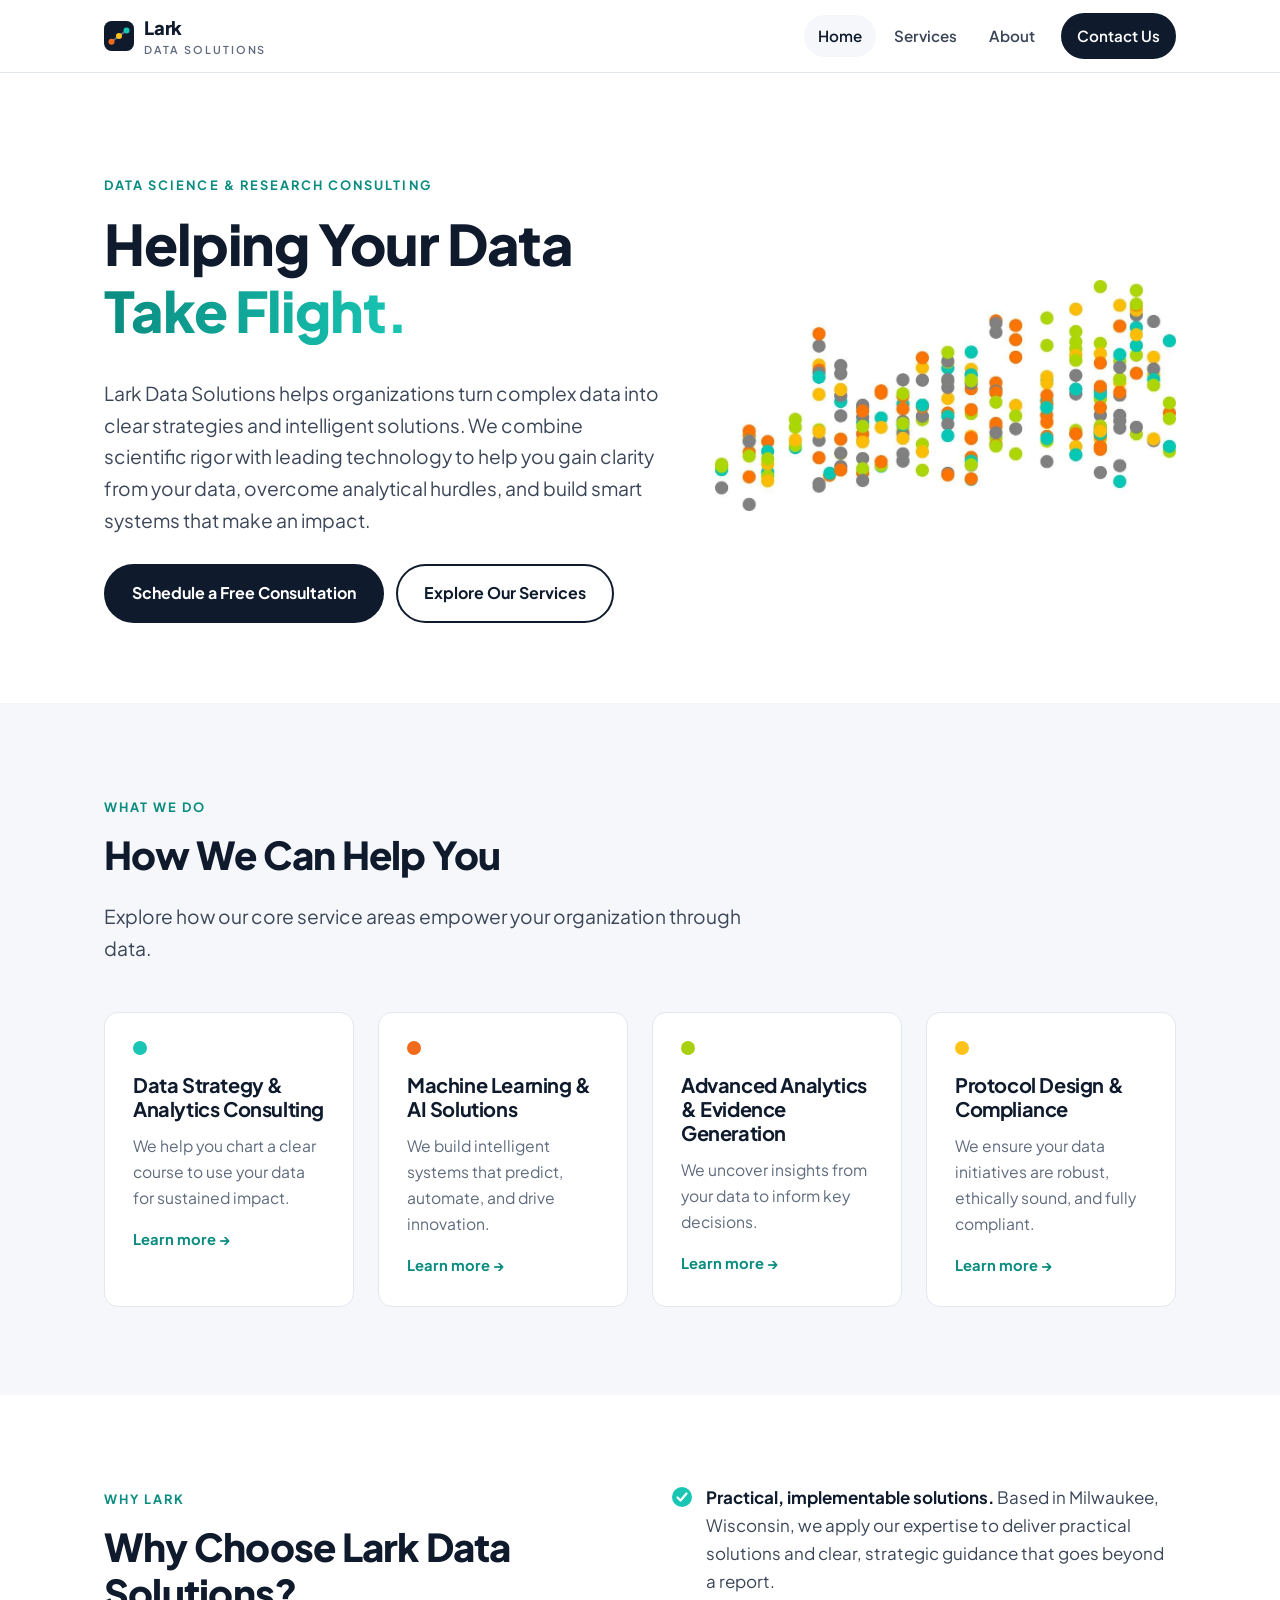
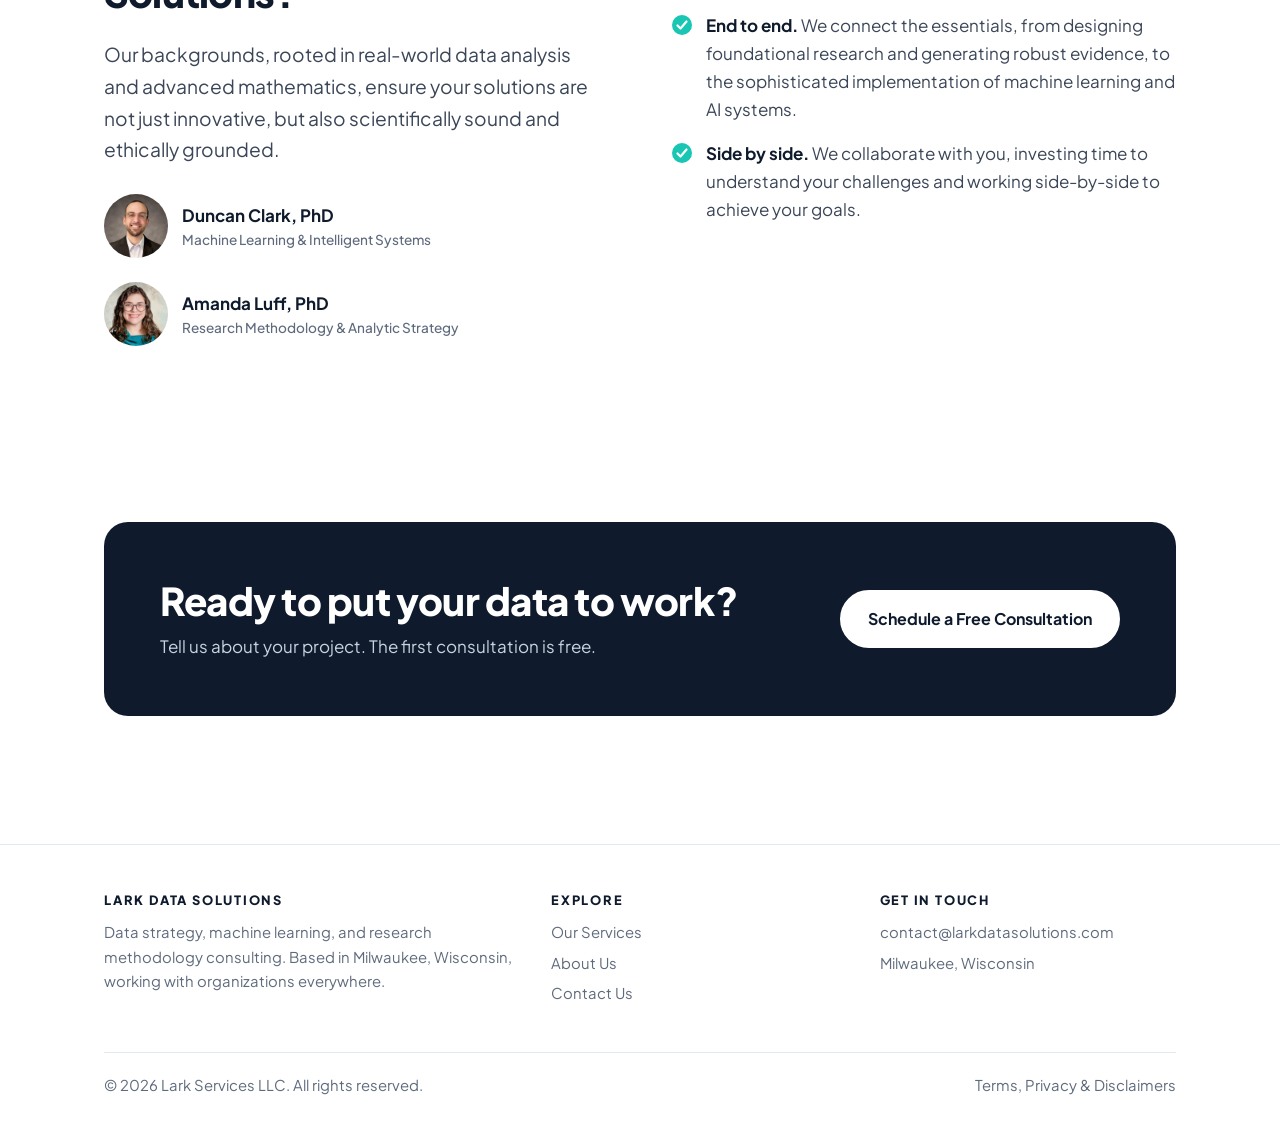
==== docs/index.html @ 5f22c759 "Use relative links so the site renders on the github.io preview Co-Authored-By: Claude Opus 5.5 <nor" ====
<!doctype html>
<html lang="en">
<head>
  <meta charset="utf-8">
  <meta name="viewport" content="width=device-width, initial-scale=1">
  <title>Lark Data Solutions | Data Strategy, Machine Learning & AI Consulting</title>
  <meta name="description" content="Lark Data Solutions helps organizations turn complex data into clear strategies and intelligent solutions: data strategy, machine learning and AI, statistical analysis, and research protocol design. Based in Milwaukee, WI.">
  <meta name="robots" content="index, follow">
  <link rel="canonical" href="https://www.larkdatasolutions.com/">
  <meta name="theme-color" content="#0f1b2d">

  <meta property="og:type" content="website">
  <meta property="og:site_name" content="Lark Data Solutions">
  <meta property="og:title" content="Lark Data Solutions | Data Strategy, Machine Learning & AI Consulting">
  <meta property="og:description" content="Lark Data Solutions helps organizations turn complex data into clear strategies and intelligent solutions: data strategy, machine learning and AI, statistical analysis, and research protocol design. Based in Milwaukee, WI.">
  <meta property="og:url" content="https://www.larkdatasolutions.com/">
  <meta property="og:image" content="https://www.larkdatasolutions.com/assets/img/og-image.png">
  <meta property="og:image:width" content="1200">
  <meta property="og:image:height" content="630">
  <meta property="og:image:alt" content="Lark Data Solutions: Helping Your Data Take Flight.">
  <meta property="og:locale" content="en_US">
  <meta name="twitter:card" content="summary_large_image">

  <link rel="icon" href="favicon.ico" sizes="any">
  <link rel="icon" href="favicon.svg" type="image/svg+xml">
  <link rel="apple-touch-icon" href="apple-touch-icon.png">

  <link rel="preconnect" href="https://fonts.googleapis.com">
  <link rel="preconnect" href="https://fonts.gstatic.com" crossorigin>
  <link rel="stylesheet" href="https://fonts.googleapis.com/css2?family=Plus+Jakarta+Sans:wght@400;500;600;700;800&display=swap">
  <link rel="stylesheet" href="assets/css/style.css">

  <script type="application/ld+json">
{
  "@context": "https://schema.org",
  "@graph": [
    {
      "@type": "WebSite",
      "@id": "https://www.larkdatasolutions.com/#website",
      "url": "https://www.larkdatasolutions.com/",
      "name": "Lark Data Solutions",
      "publisher": {
        "@id": "https://www.larkdatasolutions.com/#organization"
      }
    },
    {
      "@type": "ProfessionalService",
      "@id": "https://www.larkdatasolutions.com/#organization",
      "name": "Lark Data Solutions",
      "legalName": "Lark Services LLC",
      "url": "https://www.larkdatasolutions.com/",
      "email": "contact@larkdatasolutions.com",
      "logo": "https://www.larkdatasolutions.com/apple-touch-icon.png",
      "image": "https://www.larkdatasolutions.com/assets/img/og-image.png",
      "description": "Data strategy, machine learning and AI, statistical analysis, and research protocol consulting based in Milwaukee, Wisconsin.",
      "address": {
        "@type": "PostalAddress",
        "addressLocality": "Milwaukee",
        "addressRegion": "WI",
        "addressCountry": "US"
      },
      "areaServed": "Worldwide",
      "knowsAbout": [
        "Data strategy",
        "Analytics consulting",
        "Machine learning",
        "Artificial intelligence",
        "Predictive modeling",
        "Natural language processing",
        "Statistical analysis",
        "Real-world data analysis",
        "Evidence generation",
        "Research study design",
        "Research protocol development",
        "Research compliance"
      ],
      "founder": [
        {
          "@id": "https://www.larkdatasolutions.com/about-us/#duncan-clark"
        },
        {
          "@id": "https://www.larkdatasolutions.com/about-us/#amanda-luff"
        }
      ]
    }
  ]
}
  </script>
</head>
<body>
  <a class="skip-link" href="#main">Skip to main content</a>

  <header class="site-header">
    <div class="container">
      <a class="brand" href="./" aria-label="Lark Data Solutions home">
        <img class="brand-mark" src="assets/img/mark.svg" alt="" width="30" height="30">
        <span>Lark<small>Data Solutions</small></span>
      </a>
      <button class="nav-toggle" aria-expanded="false" aria-controls="site-nav" aria-label="Open menu"><svg width="26" height="26" viewBox="0 0 24 24" fill="none" stroke="currentColor" stroke-width="2" stroke-linecap="round" aria-hidden="true"><path d="M4 7h16M4 12h16M4 17h16"/></svg></button>
      <nav class="nav" id="site-nav" aria-label="Main">
        <a href="./" aria-current="page">Home</a>
        <a href="our-services/">Services</a>
        <a href="about-us/">About</a>
        <a class="btn" href="contact-us/">Contact Us</a>
      </nav>
    </div>
  </header>

  <main id="main">
    <section class="hero">
      <div class="container">
        <div>
          <span class="eyebrow">Data Science &amp; Research Consulting</span>
          <h1>Helping Your Data <span>Take Flight.</span></h1>
          <p class="lead">Lark Data Solutions helps organizations turn complex data into clear strategies and intelligent solutions. We combine scientific rigor with leading technology to help you gain clarity from your data, overcome analytical hurdles, and build smart systems that make an impact.</p>
          <div class="btn-row">
            <a class="btn" href="contact-us/">Schedule a Free Consultation</a>
            <a class="btn btn-ghost" href="our-services/">Explore Our Services</a>
          </div>
        </div>
        <div class="hero-art">
          <img src="assets/img/data-dots.webp" width="1000" height="501" alt="" fetchpriority="high">
        </div>
      </div>
    </section>

    <section class="section-soft" aria-labelledby="help-heading">
      <div class="container">
        <div class="section-head">
          <span class="eyebrow">What we do</span>
          <h2 id="help-heading">How We Can Help You</h2>
          <p class="lead">Explore how our core service areas empower your organization through data.</p>
        </div>
        <div class="grid grid-4">
          <a class="card" href="our-services/#data-strategy">
            <div class="dot c-teal" aria-hidden="true"></div>
            <h3>Data Strategy & Analytics Consulting</h3>
            <p>We help you chart a clear course to use your data for sustained impact.</p>
            <span class="more">Learn more &rarr;</span>
          </a>
          <a class="card" href="our-services/#machine-learning-ai">
            <div class="dot c-orange" aria-hidden="true"></div>
            <h3>Machine Learning & AI Solutions</h3>
            <p>We build intelligent systems that predict, automate, and drive innovation.</p>
            <span class="more">Learn more &rarr;</span>
          </a>
          <a class="card" href="our-services/#analytics-evidence">
            <div class="dot c-lime" aria-hidden="true"></div>
            <h3>Advanced Analytics & Evidence Generation</h3>
            <p>We uncover insights from your data to inform key decisions.</p>
            <span class="more">Learn more &rarr;</span>
          </a>
          <a class="card" href="our-services/#protocol-compliance">
            <div class="dot c-gold" aria-hidden="true"></div>
            <h3>Protocol Design & Compliance</h3>
            <p>We ensure your data initiatives are robust, ethically sound, and fully compliant.</p>
            <span class="more">Learn more &rarr;</span>
          </a>
        </div>
      </div>
    </section>

    <section aria-labelledby="why-heading">
      <div class="container split">
        <div>
          <span class="eyebrow">Why Lark</span>
          <h2 id="why-heading">Why Choose Lark Data Solutions?</h2>
          <p class="lead">Our backgrounds, rooted in real-world data analysis and advanced mathematics, ensure your solutions are not just innovative, but also scientifically sound and ethically grounded.</p>
          <div class="team-preview">
            <a href="about-us/#duncan-clark"><img src="assets/img/duncan-clark-320.webp" width="64" height="64" alt="Duncan Clark, PhD" loading="lazy"><span>Duncan Clark, PhD<small>Machine Learning &amp; Intelligent Systems</small></span></a>
            <a href="about-us/#amanda-luff"><img src="assets/img/amanda-luff-320.webp" width="64" height="64" alt="Amanda Luff, PhD" loading="lazy"><span>Amanda Luff, PhD<small>Research Methodology &amp; Analytic Strategy</small></span></a>
          </div>
        </div>
        <ul class="checklist">
          <li><strong>Practical, implementable solutions.</strong> Based in Milwaukee, Wisconsin, we apply our expertise to deliver practical solutions and clear, strategic guidance that goes beyond a report.</li>
          <li><strong>End to end.</strong> We connect the essentials, from designing foundational research and generating robust evidence, to the sophisticated implementation of machine learning and AI systems.</li>
          <li><strong>Side by side.</strong> We collaborate with you, investing time to understand your challenges and working side-by-side to achieve your goals.</li>
        </ul>
      </div>
    </section>

    <section>
      <div class="container">
        <div class="cta">
          <div>
            <h2>Ready to put your data to work?</h2>
            <p>Tell us about your project. The first consultation is free.</p>
          </div>
          <a class="btn" href="contact-us/">Schedule a Free Consultation</a>
        </div>
      </div>
    </section>
  </main>

  <footer class="site-footer">
    <div class="container">
      <div>
        <h2>Lark Data Solutions</h2>
        <p>Data strategy, machine learning, and research methodology consulting. Based in Milwaukee, Wisconsin, working with organizations everywhere.</p>
      </div>
      <div>
        <h2>Explore</h2>
        <ul>
          <li><a href="our-services/">Our Services</a></li>
          <li><a href="about-us/">About Us</a></li>
          <li><a href="contact-us/">Contact Us</a></li>
        </ul>
      </div>
      <div>
        <h2>Get in touch</h2>
        <ul>
          <li><a href="mailto:contact@larkdatasolutions.com">contact@larkdatasolutions.com</a></li>
          <li>Milwaukee, Wisconsin</li>
        </ul>
      </div>
      <div class="footer-legal">
        <span>&copy; 2026 Lark Services LLC. All rights reserved.</span>
        <a href="policies/">Terms, Privacy &amp; Disclaimers</a>
      </div>
    </div>
  </footer>

  <script>
    (function () {
      var b = document.querySelector('.nav-toggle'), n = document.getElementById('site-nav');
      b.addEventListener('click', function () {
        var open = n.classList.toggle('open');
        b.setAttribute('aria-expanded', open);
        b.setAttribute('aria-label', open ? 'Close menu' : 'Open menu');
      });
    })();
  </script>
</body>
</html>
---- docs/assets/css/style.css ----
/* Lark Data Solutions — site styles */
:root {
  --ink: #0f1b2d;
  --ink-soft: #3b4658;
  --muted: #5f6b7d;
  --line: #e3e7ee;
  --bg: #ffffff;
  --bg-soft: #f5f7fa;
  --teal: #0a8c80;
  --teal-bright: #19c6b4;
  --orange: #f26b1d;
  --lime: #a6d10c;
  --gold: #ffc21a;
  --radius: 14px;
  --max: 1120px;
  --font: "Plus Jakarta Sans", system-ui, -apple-system, "Segoe UI", Roboto, sans-serif;
}

*, *::before, *::after { box-sizing: border-box; }
html { scroll-behavior: smooth; -webkit-text-size-adjust: 100%; }
body {
  margin: 0;
  font-family: var(--font);
  font-size: 1.0625rem;
  line-height: 1.65;
  color: var(--ink-soft);
  background: var(--bg);
  -webkit-font-smoothing: antialiased;
}
img { max-width: 100%; height: auto; display: block; }
a { color: var(--teal); text-underline-offset: 3px; }
a:hover { color: var(--ink); }
h1, h2, h3 { color: var(--ink); line-height: 1.2; letter-spacing: -0.02em; margin: 0 0 0.6em; }
h1 { font-size: clamp(2.25rem, 5vw, 3.5rem); font-weight: 800; }
h2 { font-size: clamp(1.75rem, 3.5vw, 2.4rem); font-weight: 800; }
h3 { font-size: 1.25rem; font-weight: 700; }
p { margin: 0 0 1em; }

.container { width: 100%; max-width: var(--max); margin: 0 auto; padding: 0 24px; }
.skip-link { position: absolute; left: -9999px; top: 0; background: var(--ink); color: #fff; padding: 10px 16px; z-index: 100; }
.skip-link:focus { left: 16px; top: 16px; }
:focus-visible { outline: 3px solid var(--teal-bright); outline-offset: 3px; border-radius: 4px; }

/* Header */
.site-header {
  position: sticky; top: 0; z-index: 50;
  background: rgba(255, 255, 255, 0.92);
  backdrop-filter: saturate(160%) blur(10px);
  -webkit-backdrop-filter: saturate(160%) blur(10px);
  border-bottom: 1px solid var(--line);
}
.site-header .container { display: flex; align-items: center; justify-content: space-between; height: 72px; }
.brand { display: flex; align-items: center; gap: 10px; text-decoration: none; color: var(--ink); font-weight: 800; font-size: 1.15rem; letter-spacing: -0.01em; }
.brand-mark { width: 30px; height: 30px; flex: none; }
.brand span small { display: block; font-size: 0.68rem; font-weight: 600; letter-spacing: 0.18em; text-transform: uppercase; color: var(--muted); margin-top: -2px; }
.nav { display: flex; align-items: center; gap: 4px; }
.nav a { text-decoration: none; color: var(--ink-soft); font-weight: 600; font-size: 0.95rem; padding: 8px 14px; border-radius: 999px; }
.nav a:hover { color: var(--ink); background: var(--bg-soft); }
.nav a[aria-current="page"] { color: var(--ink); background: var(--bg-soft); }
.nav a.btn { color: #fff; margin-left: 8px; }
.nav-toggle { display: none; background: none; border: 0; padding: 8px; cursor: pointer; color: var(--ink); }

@media (max-width: 820px) {
  .nav-toggle { display: block; }
  .nav {
    position: absolute; top: 72px; left: 0; right: 0;
    flex-direction: column; align-items: stretch; gap: 0;
    background: #fff; border-bottom: 1px solid var(--line);
    padding: 8px 16px 16px; display: none;
  }
  .nav.open { display: flex; }
  .nav a { padding: 12px 8px; border-radius: 8px; }
  .nav a.btn { margin: 8px 0 0; text-align: center; }
}

/* Buttons */
.btn {
  display: inline-flex; align-items: center; gap: 8px;
  background: var(--ink); color: #fff; text-decoration: none;
  font-weight: 700; font-size: 1rem; padding: 14px 26px; border-radius: 999px;
  border: 2px solid var(--ink); transition: transform 0.15s ease, background 0.15s ease;
}
.btn:hover { background: var(--teal); border-color: var(--teal); color: #fff; transform: translateY(-1px); }
.btn-ghost { background: transparent; color: var(--ink); }
.btn-ghost:hover { background: var(--ink); border-color: var(--ink); }
.btn-row { display: flex; flex-wrap: wrap; gap: 12px; margin-top: 28px; }

/* Sections */
section { padding: 88px 0; }
.section-soft { background: var(--bg-soft); }
.eyebrow { display: inline-block; font-size: 0.8rem; font-weight: 700; letter-spacing: 0.16em; text-transform: uppercase; color: var(--teal); margin-bottom: 14px; }
.lead { font-size: 1.2rem; color: var(--ink-soft); max-width: 640px; }
.section-head { max-width: 720px; margin-bottom: 48px; }

/* Hero */
.hero { padding: 96px 0 80px; position: relative; overflow: hidden; }
.hero .container { display: grid; grid-template-columns: 1.1fr 0.9fr; gap: 48px; align-items: center; }
.hero h1 span { background: linear-gradient(90deg, var(--teal) 0%, var(--teal-bright) 100%); -webkit-background-clip: text; background-clip: text; color: transparent; }
.hero-art { position: relative; }
.hero-art img { width: 100%; }
@media (max-width: 860px) {
  .hero { padding: 56px 0 48px; }
  .hero .container { grid-template-columns: 1fr; }
  .hero-art { order: -1; max-width: 480px; }
}

.page-hero { padding: 72px 0 40px; }
.page-hero .lead { max-width: 760px; }

/* Cards */
.grid { display: grid; gap: 24px; }
.grid-2 { grid-template-columns: repeat(2, 1fr); }
.grid-4 { grid-template-columns: repeat(4, 1fr); }
@media (max-width: 960px) { .grid-4 { grid-template-columns: repeat(2, 1fr); } }
@media (max-width: 640px) { .grid-2, .grid-4 { grid-template-columns: 1fr; } }

.card {
  background: #fff; border: 1px solid var(--line); border-radius: var(--radius);
  padding: 28px; position: relative;
  transition: border-color 0.15s ease, box-shadow 0.15s ease, transform 0.15s ease;
}
a.card { text-decoration: none; color: inherit; display: block; }
a.card:hover { border-color: var(--teal-bright); box-shadow: 0 12px 32px -16px rgba(15, 27, 45, 0.25); transform: translateY(-2px); }
.card .dot { width: 14px; height: 14px; border-radius: 50%; margin-bottom: 18px; }
.card p { margin: 0; color: var(--muted); font-size: 0.98rem; }
.card .more { display: inline-block; margin-top: 16px; font-weight: 700; font-size: 0.92rem; color: var(--teal); }

.c-teal { background: var(--teal-bright); }
.c-orange { background: var(--orange); }
.c-lime { background: var(--lime); }
.c-gold { background: var(--gold); }

/* Split / why */
.split { display: grid; grid-template-columns: 1fr 1fr; gap: 64px; align-items: start; }
@media (max-width: 860px) { .split { grid-template-columns: 1fr; gap: 32px; } }
.checklist { list-style: none; padding: 0; margin: 0; }
.checklist li { position: relative; padding-left: 34px; margin-bottom: 16px; }
.checklist li::before {
  content: ""; position: absolute; left: 0; top: 4px; width: 20px; height: 20px; border-radius: 50%;
  background: var(--teal-bright) url("data:image/svg+xml,%3Csvg xmlns='http://www.w3.org/2000/svg' viewBox='0 0 20 20'%3E%3Cpath d='M5.5 10.5l3 3 6-7' fill='none' stroke='%23fff' stroke-width='2.2' stroke-linecap='round' stroke-linejoin='round'/%3E%3C/svg%3E") center / 20px no-repeat;
}
.checklist strong { color: var(--ink); }

/* Services detail */
.service { display: grid; grid-template-columns: 280px 1fr; gap: 48px; padding: 56px 0; border-top: 1px solid var(--line); scroll-margin-top: 96px; }
.service:first-of-type { border-top: 0; padding-top: 0; }
.service-intro .dot { width: 18px; height: 18px; border-radius: 50%; margin-bottom: 18px; }
.service-intro p { color: var(--muted); }
.service ul { list-style: none; padding: 0; margin: 0; display: grid; grid-template-columns: 1fr 1fr; gap: 20px; }
.service li { background: var(--bg-soft); border-radius: 12px; padding: 20px 22px; }
.service li strong { display: block; color: var(--ink); margin-bottom: 4px; }
.service li span { color: var(--muted); font-size: 0.97rem; }
@media (max-width: 860px) {
  .service { grid-template-columns: 1fr; gap: 24px; }
  .service ul { grid-template-columns: 1fr; }
}

/* Team */
.person { display: grid; grid-template-columns: 200px 1fr; gap: 40px; align-items: start; padding: 48px 0; border-top: 1px solid var(--line); }
.person:first-of-type { border-top: 0; }
.person img { border-radius: 50%; width: 200px; height: 200px; object-fit: cover; }
.person .role { color: var(--teal); font-weight: 700; margin: -6px 0 16px; }
.tags { display: flex; flex-wrap: wrap; gap: 8px; list-style: none; padding: 0; margin: 8px 0 20px; }
.tags li { background: var(--bg-soft); border: 1px solid var(--line); border-radius: 999px; padding: 6px 14px; font-size: 0.9rem; color: var(--ink-soft); font-weight: 600; }
@media (max-width: 700px) {
  .person { grid-template-columns: 1fr; gap: 20px; }
  .person img { width: 140px; height: 140px; }
}

.team-preview { display: flex; gap: 24px; flex-wrap: wrap; margin-top: 28px; }
.team-preview a { display: flex; align-items: center; gap: 14px; text-decoration: none; color: var(--ink); font-weight: 700; }
.team-preview img { width: 64px; height: 64px; border-radius: 50%; object-fit: cover; }
.team-preview small { display: block; font-weight: 500; color: var(--muted); font-size: 0.85rem; }

/* CTA band */
.cta { background: var(--ink); color: #c9d2df; border-radius: 24px; padding: 56px; display: grid; grid-template-columns: 1fr auto; gap: 32px; align-items: center; position: relative; overflow: hidden; }
.cta h2 { color: #fff; margin-bottom: 8px; }
.cta p { margin: 0; }
.cta .btn { background: #fff; color: var(--ink); border-color: #fff; }
.cta .btn:hover { background: var(--teal-bright); border-color: var(--teal-bright); color: var(--ink); }
@media (max-width: 760px) { .cta { grid-template-columns: 1fr; padding: 36px 28px; } }

/* Contact */
.contact-grid { display: grid; grid-template-columns: 1fr 1fr; gap: 24px; }
@media (max-width: 760px) { .contact-grid { grid-template-columns: 1fr; } }
.contact-grid .card h2 { font-size: 1.4rem; }
.contact-grid .card p { margin-bottom: 20px; }

/* Legal */
.legal { max-width: 780px; }
.legal h2 { font-size: 1.4rem; margin-top: 2.2em; }
.legal h3 { font-size: 1.05rem; margin-top: 1.6em; margin-bottom: 0.4em; }
.legal .meta { color: var(--muted); }

/* Footer */
.site-footer { border-top: 1px solid var(--line); padding: 48px 0 40px; margin-top: 40px; font-size: 0.93rem; color: var(--muted); }
.site-footer .container { display: grid; grid-template-columns: 1.4fr 1fr 1fr; gap: 32px; }
.site-footer h2 { font-size: 0.8rem; letter-spacing: 0.14em; text-transform: uppercase; color: var(--ink); margin-bottom: 12px; }
.site-footer ul { list-style: none; padding: 0; margin: 0; }
.site-footer li { margin-bottom: 6px; }
.site-footer a { color: var(--muted); text-decoration: none; }
.site-footer a:hover { color: var(--ink); text-decoration: underline; }
.footer-legal { grid-column: 1 / -1; border-top: 1px solid var(--line); padding-top: 20px; margin-top: 8px; display: flex; flex-wrap: wrap; justify-content: space-between; gap: 8px; }
@media (max-width: 760px) { .site-footer .container { grid-template-columns: 1fr; } }

@media (prefers-reduced-motion: reduce) {
  html { scroll-behavior: auto; }
  * { transition: none !important; }
}
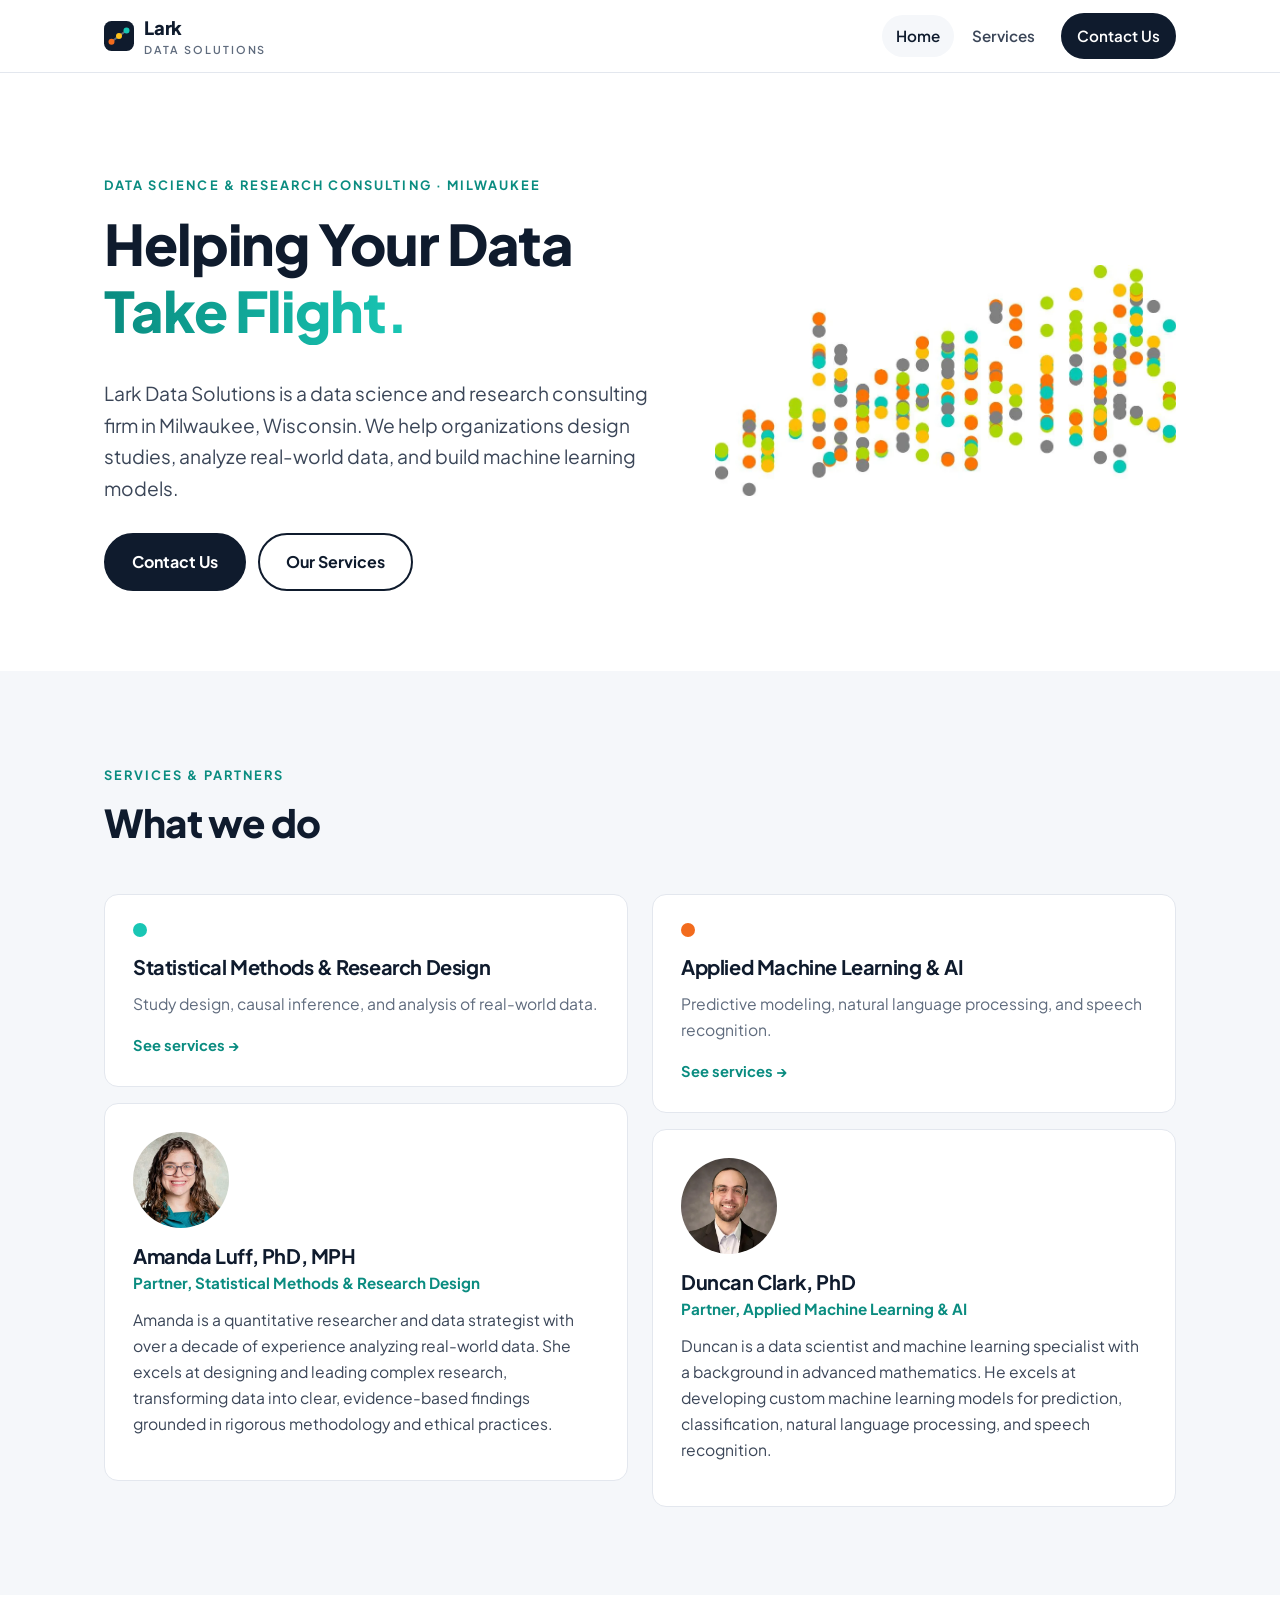
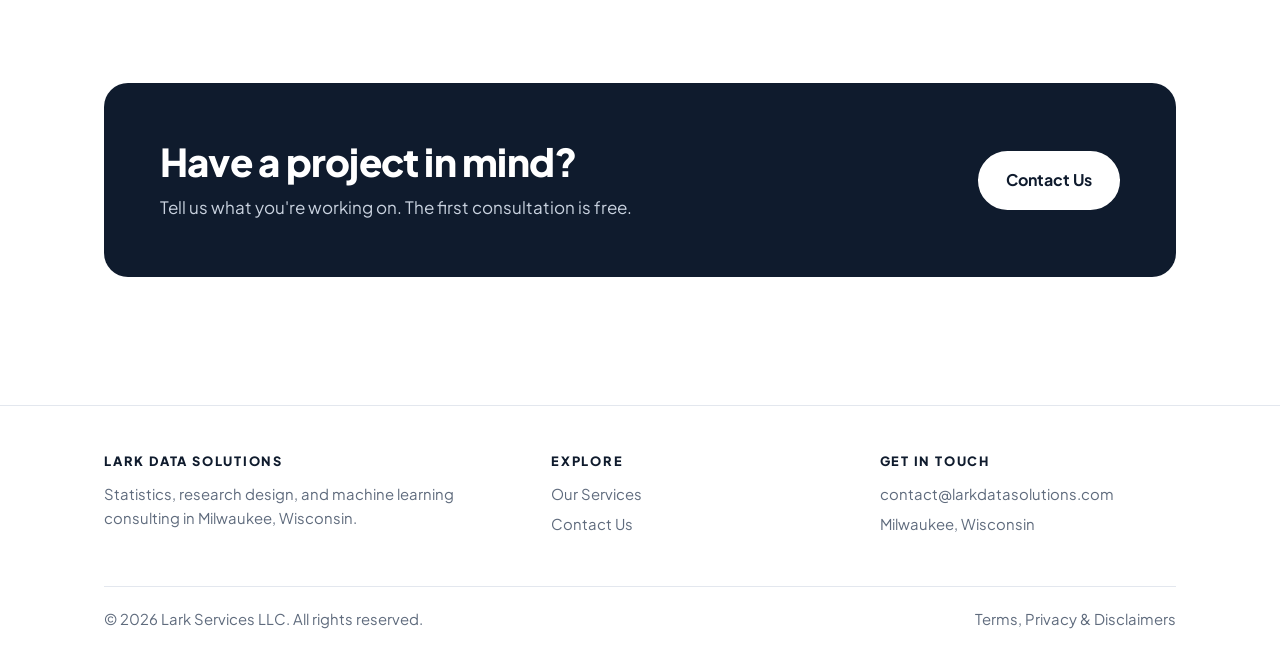
==== commit 42cb651d: "Restructure site around two service lines, add Formspree contact form - Home: service-line cards wit" ====
--- a/docs/index.html
+++ b/docs/index.html
@@ -3,16 +3,16 @@
 <head>
   <meta charset="utf-8">
   <meta name="viewport" content="width=device-width, initial-scale=1">
-  <title>Lark Data Solutions | Data Strategy, Machine Learning & AI Consulting</title>
-  <meta name="description" content="Lark Data Solutions helps organizations turn complex data into clear strategies and intelligent solutions: data strategy, machine learning and AI, statistical analysis, and research protocol design. Based in Milwaukee, WI.">
+  <title>Lark Data Solutions | Statistical Consulting, Research Design & Machine Learning</title>
+  <meta name="description" content="Lark Data Solutions is a data science and research consulting firm in Milwaukee, WI. We help organizations design studies, analyze real-world data, and build machine learning models.">
   <meta name="robots" content="index, follow">
   <link rel="canonical" href="https://www.larkdatasolutions.com/">
   <meta name="theme-color" content="#0f1b2d">
 
   <meta property="og:type" content="website">
   <meta property="og:site_name" content="Lark Data Solutions">
-  <meta property="og:title" content="Lark Data Solutions | Data Strategy, Machine Learning & AI Consulting">
-  <meta property="og:description" content="Lark Data Solutions helps organizations turn complex data into clear strategies and intelligent solutions: data strategy, machine learning and AI, statistical analysis, and research protocol design. Based in Milwaukee, WI.">
+  <meta property="og:title" content="Lark Data Solutions | Statistical Consulting, Research Design & Machine Learning">
+  <meta property="og:description" content="Lark Data Solutions is a data science and research consulting firm in Milwaukee, WI. We help organizations design studies, analyze real-world data, and build machine learning models.">
   <meta property="og:url" content="https://www.larkdatasolutions.com/">
   <meta property="og:image" content="https://www.larkdatasolutions.com/assets/img/og-image.png">
   <meta property="og:image:width" content="1200">
@@ -28,7 +28,7 @@
   <link rel="preconnect" href="https://fonts.googleapis.com">
   <link rel="preconnect" href="https://fonts.gstatic.com" crossorigin>
   <link rel="stylesheet" href="https://fonts.googleapis.com/css2?family=Plus+Jakarta+Sans:wght@400;500;600;700;800&display=swap">
-  <link rel="stylesheet" href="assets/css/style.css">
+  <link rel="stylesheet" href="assets/css/style.css?v=cddcdf13">
 
   <script type="application/ld+json">
 {
@@ -52,7 +52,7 @@
       "email": "contact@larkdatasolutions.com",
       "logo": "https://www.larkdatasolutions.com/apple-touch-icon.png",
       "image": "https://www.larkdatasolutions.com/assets/img/og-image.png",
-      "description": "Data strategy, machine learning and AI, statistical analysis, and research protocol consulting based in Milwaukee, Wisconsin.",
+      "description": "Statistics, research design, and machine learning consulting in Milwaukee, Wisconsin.",
       "address": {
         "@type": "PostalAddress",
         "addressLocality": "Milwaukee",
@@ -61,27 +61,68 @@
       },
       "areaServed": "Worldwide",
       "knowsAbout": [
-        "Data strategy",
-        "Analytics consulting",
+        "Statistical methods",
+        "Research design",
+        "Causal inference",
+        "Program evaluation",
+        "Real-world data",
+        "Clinical trials",
+        "Research protocols",
         "Machine learning",
-        "Artificial intelligence",
-        "Predictive modeling",
-        "Natural language processing",
-        "Statistical analysis",
-        "Real-world data analysis",
-        "Evidence generation",
-        "Research study design",
-        "Research protocol development",
-        "Research compliance"
+        "Deep learning",
+        "Speech recognition",
+        "Predictive modeling"
       ],
       "founder": [
         {
-          "@id": "https://www.larkdatasolutions.com/about-us/#duncan-clark"
+          "@id": "https://www.larkdatasolutions.com/#duncan-clark"
         },
         {
-          "@id": "https://www.larkdatasolutions.com/about-us/#amanda-luff"
+          "@id": "https://www.larkdatasolutions.com/#amanda-luff"
         }
       ]
+    },
+    {
+      "@type": "Person",
+      "@id": "https://www.larkdatasolutions.com/#duncan-clark",
+      "name": "Duncan Clark",
+      "honorificSuffix": "PhD",
+      "jobTitle": "Partner, Applied Machine Learning & AI",
+      "image": "https://www.larkdatasolutions.com/assets/img/duncan-clark.webp",
+      "alumniOf": {
+        "@type": "CollegeOrUniversity",
+        "name": "The Ohio State University"
+      },
+      "knowsAbout": [
+        "Machine learning",
+        "Speech recognition",
+        "Algebraic topology"
+      ],
+      "worksFor": {
+        "@id": "https://www.larkdatasolutions.com/#organization"
+      }
+    },
+    {
+      "@type": "Person",
+      "@id": "https://www.larkdatasolutions.com/#amanda-luff",
+      "name": "Amanda Luff",
+      "honorificSuffix": "PhD",
+      "jobTitle": "Partner, Statistical Methods & Research Design",
+      "image": "https://www.larkdatasolutions.com/assets/img/amanda-luff.webp",
+      "alumniOf": {
+        "@type": "CollegeOrUniversity",
+        "name": "The Ohio State University"
+      },
+      "knowsAbout": [
+        "Statistical methods",
+        "Research design",
+        "Causal inference",
+        "Epidemiology",
+        "Clinical research"
+      ],
+      "worksFor": {
+        "@id": "https://www.larkdatasolutions.com/#organization"
+      }
     }
   ]
 }
@@ -100,7 +141,6 @@
       <nav class="nav" id="site-nav" aria-label="Main">
         <a href="./" aria-current="page">Home</a>
         <a href="our-services/">Services</a>
-        <a href="about-us/">About</a>
         <a class="btn" href="contact-us/">Contact Us</a>
       </nav>
     </div>
@@ -110,12 +150,12 @@
     <section class="hero">
       <div class="container">
         <div>
-          <span class="eyebrow">Data Science &amp; Research Consulting</span>
+          <span class="eyebrow">Data Science &amp; Research Consulting &middot; Milwaukee</span>
           <h1>Helping Your Data <span>Take Flight.</span></h1>
-          <p class="lead">Lark Data Solutions helps organizations turn complex data into clear strategies and intelligent solutions. We combine scientific rigor with leading technology to help you gain clarity from your data, overcome analytical hurdles, and build smart systems that make an impact.</p>
+          <p class="lead">Lark Data Solutions is a data science and research consulting firm in Milwaukee, Wisconsin. We help organizations design studies, analyze real-world data, and build machine learning models.</p>
           <div class="btn-row">
-            <a class="btn" href="contact-us/">Schedule a Free Consultation</a>
-            <a class="btn btn-ghost" href="our-services/">Explore Our Services</a>
+            <a class="btn" href="contact-us/">Contact Us</a>
+            <a class="btn btn-ghost" href="our-services/">Our Services</a>
           </div>
         </div>
         <div class="hero-art">
@@ -124,58 +164,42 @@
       </div>
     </section>
 
-    <section class="section-soft" aria-labelledby="help-heading">
+    <section class="section-soft" id="what-we-do" aria-labelledby="help-heading">
       <div class="container">
         <div class="section-head">
-          <span class="eyebrow">What we do</span>
-          <h2 id="help-heading">How We Can Help You</h2>
-          <p class="lead">Explore how our core service areas empower your organization through data.</p>
-        </div>
-        <div class="grid grid-4">
-          <a class="card" href="our-services/#data-strategy">
-            <div class="dot c-teal" aria-hidden="true"></div>
-            <h3>Data Strategy & Analytics Consulting</h3>
-            <p>We help you chart a clear course to use your data for sustained impact.</p>
-            <span class="more">Learn more &rarr;</span>
-          </a>
-          <a class="card" href="our-services/#machine-learning-ai">
-            <div class="dot c-orange" aria-hidden="true"></div>
-            <h3>Machine Learning & AI Solutions</h3>
-            <p>We build intelligent systems that predict, automate, and drive innovation.</p>
-            <span class="more">Learn more &rarr;</span>
-          </a>
-          <a class="card" href="our-services/#analytics-evidence">
-            <div class="dot c-lime" aria-hidden="true"></div>
-            <h3>Advanced Analytics & Evidence Generation</h3>
-            <p>We uncover insights from your data to inform key decisions.</p>
-            <span class="more">Learn more &rarr;</span>
-          </a>
-          <a class="card" href="our-services/#protocol-compliance">
-            <div class="dot c-gold" aria-hidden="true"></div>
-            <h3>Protocol Design & Compliance</h3>
-            <p>We ensure your data initiatives are robust, ethically sound, and fully compliant.</p>
-            <span class="more">Learn more &rarr;</span>
-          </a>
-        </div>
-      </div>
-    </section>
-
-    <section aria-labelledby="why-heading">
-      <div class="container split">
-        <div>
-          <span class="eyebrow">Why Lark</span>
-          <h2 id="why-heading">Why Choose Lark Data Solutions?</h2>
-          <p class="lead">Our backgrounds, rooted in real-world data analysis and advanced mathematics, ensure your solutions are not just innovative, but also scientifically sound and ethically grounded.</p>
-          <div class="team-preview">
-            <a href="about-us/#duncan-clark"><img src="assets/img/duncan-clark-320.webp" width="64" height="64" alt="Duncan Clark, PhD" loading="lazy"><span>Duncan Clark, PhD<small>Machine Learning &amp; Intelligent Systems</small></span></a>
-            <a href="about-us/#amanda-luff"><img src="assets/img/amanda-luff-320.webp" width="64" height="64" alt="Amanda Luff, PhD" loading="lazy"><span>Amanda Luff, PhD<small>Research Methodology &amp; Analytic Strategy</small></span></a>
-          </div>
-        </div>
-        <ul class="checklist">
-          <li><strong>Practical, implementable solutions.</strong> Based in Milwaukee, Wisconsin, we apply our expertise to deliver practical solutions and clear, strategic guidance that goes beyond a report.</li>
-          <li><strong>End to end.</strong> We connect the essentials, from designing foundational research and generating robust evidence, to the sophisticated implementation of machine learning and AI systems.</li>
-          <li><strong>Side by side.</strong> We collaborate with you, investing time to understand your challenges and working side-by-side to achieve your goals.</li>
-        </ul>
+          <span class="eyebrow">Services &amp; Partners</span>
+          <h2 id="help-heading">What we do</h2>
+        </div>
+        <div class="grid grid-2 lines">
+          <div class="line-col">
+            <a class="card" href="our-services/#statistics-research-design">
+              <div class="dot c-teal" aria-hidden="true"></div>
+              <h3>Statistical Methods &amp; Research Design</h3>
+              <p>Study design, causal inference, and analysis of real-world data.</p>
+              <span class="more">See services &rarr;</span>
+            </a>
+            <article class="partner" id="amanda-luff">
+              <img src="assets/img/amanda-luff-320.webp" width="96" height="96" alt="Portrait of Amanda Luff, PhD, MPH" loading="lazy">
+              <h3>Amanda Luff, PhD, MPH</h3>
+              <p class="role">Partner, Statistical Methods &amp; Research Design</p>
+              <p>Amanda is a quantitative researcher and data strategist with over a decade of experience analyzing real-world data. She excels at designing and leading complex research, transforming data into clear, evidence-based findings grounded in rigorous methodology and ethical practices.</p>
+            </article>
+          </div>
+          <div class="line-col">
+            <a class="card" href="our-services/#machine-learning-ai">
+              <div class="dot c-orange" aria-hidden="true"></div>
+              <h3>Applied Machine Learning &amp; AI</h3>
+              <p>Predictive modeling, natural language processing, and speech recognition.</p>
+              <span class="more">See services &rarr;</span>
+            </a>
+            <article class="partner" id="duncan-clark">
+              <img src="assets/img/duncan-clark-320.webp" width="96" height="96" alt="Portrait of Duncan Clark, PhD" loading="lazy">
+              <h3>Duncan Clark, PhD</h3>
+              <p class="role">Partner, Applied Machine Learning &amp; AI</p>
+              <p>Duncan is a data scientist and machine learning specialist with a background in advanced mathematics. He excels at developing custom machine learning models for prediction, classification, natural language processing, and speech recognition.</p>
+            </article>
+          </div>
+        </div>
       </div>
     </section>
 
@@ -183,10 +207,10 @@
       <div class="container">
         <div class="cta">
           <div>
-            <h2>Ready to put your data to work?</h2>
-            <p>Tell us about your project. The first consultation is free.</p>
-          </div>
-          <a class="btn" href="contact-us/">Schedule a Free Consultation</a>
+            <h2>Have a project in mind?</h2>
+            <p>Tell us what you're working on. The first consultation is free.</p>
+          </div>
+          <a class="btn" href="contact-us/">Contact Us</a>
         </div>
       </div>
     </section>
@@ -196,13 +220,12 @@
     <div class="container">
       <div>
         <h2>Lark Data Solutions</h2>
-        <p>Data strategy, machine learning, and research methodology consulting. Based in Milwaukee, Wisconsin, working with organizations everywhere.</p>
+        <p>Statistics, research design, and machine learning consulting in Milwaukee, Wisconsin.</p>
       </div>
       <div>
         <h2>Explore</h2>
         <ul>
           <li><a href="our-services/">Our Services</a></li>
-          <li><a href="about-us/">About Us</a></li>
           <li><a href="contact-us/">Contact Us</a></li>
         </ul>
       </div>
--- a/docs/assets/css/style.css
+++ b/docs/assets/css/style.css
@@ -207,3 +207,46 @@
   html { scroll-behavior: auto; }
   * { transition: none !important; }
 }
+.team-preview > span { display: flex; align-items: center; gap: 14px; font-weight: 700; color: var(--ink); }
+
+/* Service line + lead partner columns (home) */
+.lines { align-items: start; }
+.line-col { display: flex; flex-direction: column; gap: 16px; }
+.partner { background: #fff; border: 1px solid var(--line); border-radius: var(--radius); padding: 28px; scroll-margin-top: 96px; }
+.partner img { width: 96px; height: 96px; border-radius: 50%; object-fit: cover; margin-bottom: 16px; }
+.partner h3 { margin-bottom: 2px; }
+.partner .role { color: var(--teal); font-weight: 700; font-size: 0.95rem; margin-bottom: 12px; }
+.partner p { color: var(--ink-soft); font-size: 0.98rem; }
+.partner a { font-weight: 700; font-size: 0.92rem; }
+.lead-by { font-weight: 600; color: var(--ink-soft); }
+.service ul.tags { display: flex; flex-wrap: wrap; gap: 8px; margin: 0 0 16px; }
+.service ul.tags li { background: var(--bg-soft); border: 1px solid var(--line); border-radius: 999px; padding: 8px 16px; font-size: 0.95rem; font-weight: 600; color: var(--ink-soft); }
+.product-intro { margin: 8px 0 12px; color: var(--ink-soft); }
+.product-card { max-width: 420px; padding: 22px 24px; }
+.product-card .eyebrow { margin-bottom: 6px; }
+.product-card h3 { margin-bottom: 6px; }
+.product-card .more { margin-top: 12px; }
+
+/* Contact form */
+.contact-grid { grid-template-columns: 1.7fr 1fr; align-items: start; }
+@media (max-width: 760px) { .contact-grid { grid-template-columns: 1fr; } }
+.contact-form { display: grid; gap: 16px; }
+.field-row { display: grid; grid-template-columns: 1fr 1fr; gap: 16px; }
+@media (max-width: 560px) { .field-row { grid-template-columns: 1fr; } }
+.contact-form label { display: grid; gap: 6px; font-weight: 600; font-size: 0.92rem; color: var(--ink); }
+.contact-form input, .contact-form select, .contact-form textarea {
+  font: inherit; font-weight: 400; font-size: 1rem; color: var(--ink);
+  background: #fff; border: 1px solid #cfd6e0; border-radius: 10px; padding: 11px 14px; width: 100%;
+}
+.contact-form textarea { resize: vertical; min-height: 140px; }
+.contact-form input:focus, .contact-form select:focus, .contact-form textarea:focus { outline: none; border-color: var(--teal); box-shadow: 0 0 0 3px rgba(25, 198, 180, 0.2); }
+.contact-form .req { color: var(--orange); }
+.contact-form .opt { font-weight: 400; color: var(--muted); }
+.contact-form .btn { justify-self: start; cursor: pointer; }
+.contact-form .btn:disabled { opacity: 0.6; cursor: default; }
+.hp { position: absolute; left: -9999px; width: 1px; height: 1px; opacity: 0; }
+.form-status { margin: 0; font-weight: 600; }
+.form-status.ok { color: var(--teal); }
+.form-status.err { color: #c2410c; }
+.contact-form label { display: block; }
+.contact-form label input, .contact-form label select, .contact-form label textarea { display: block; margin-top: 6px; }
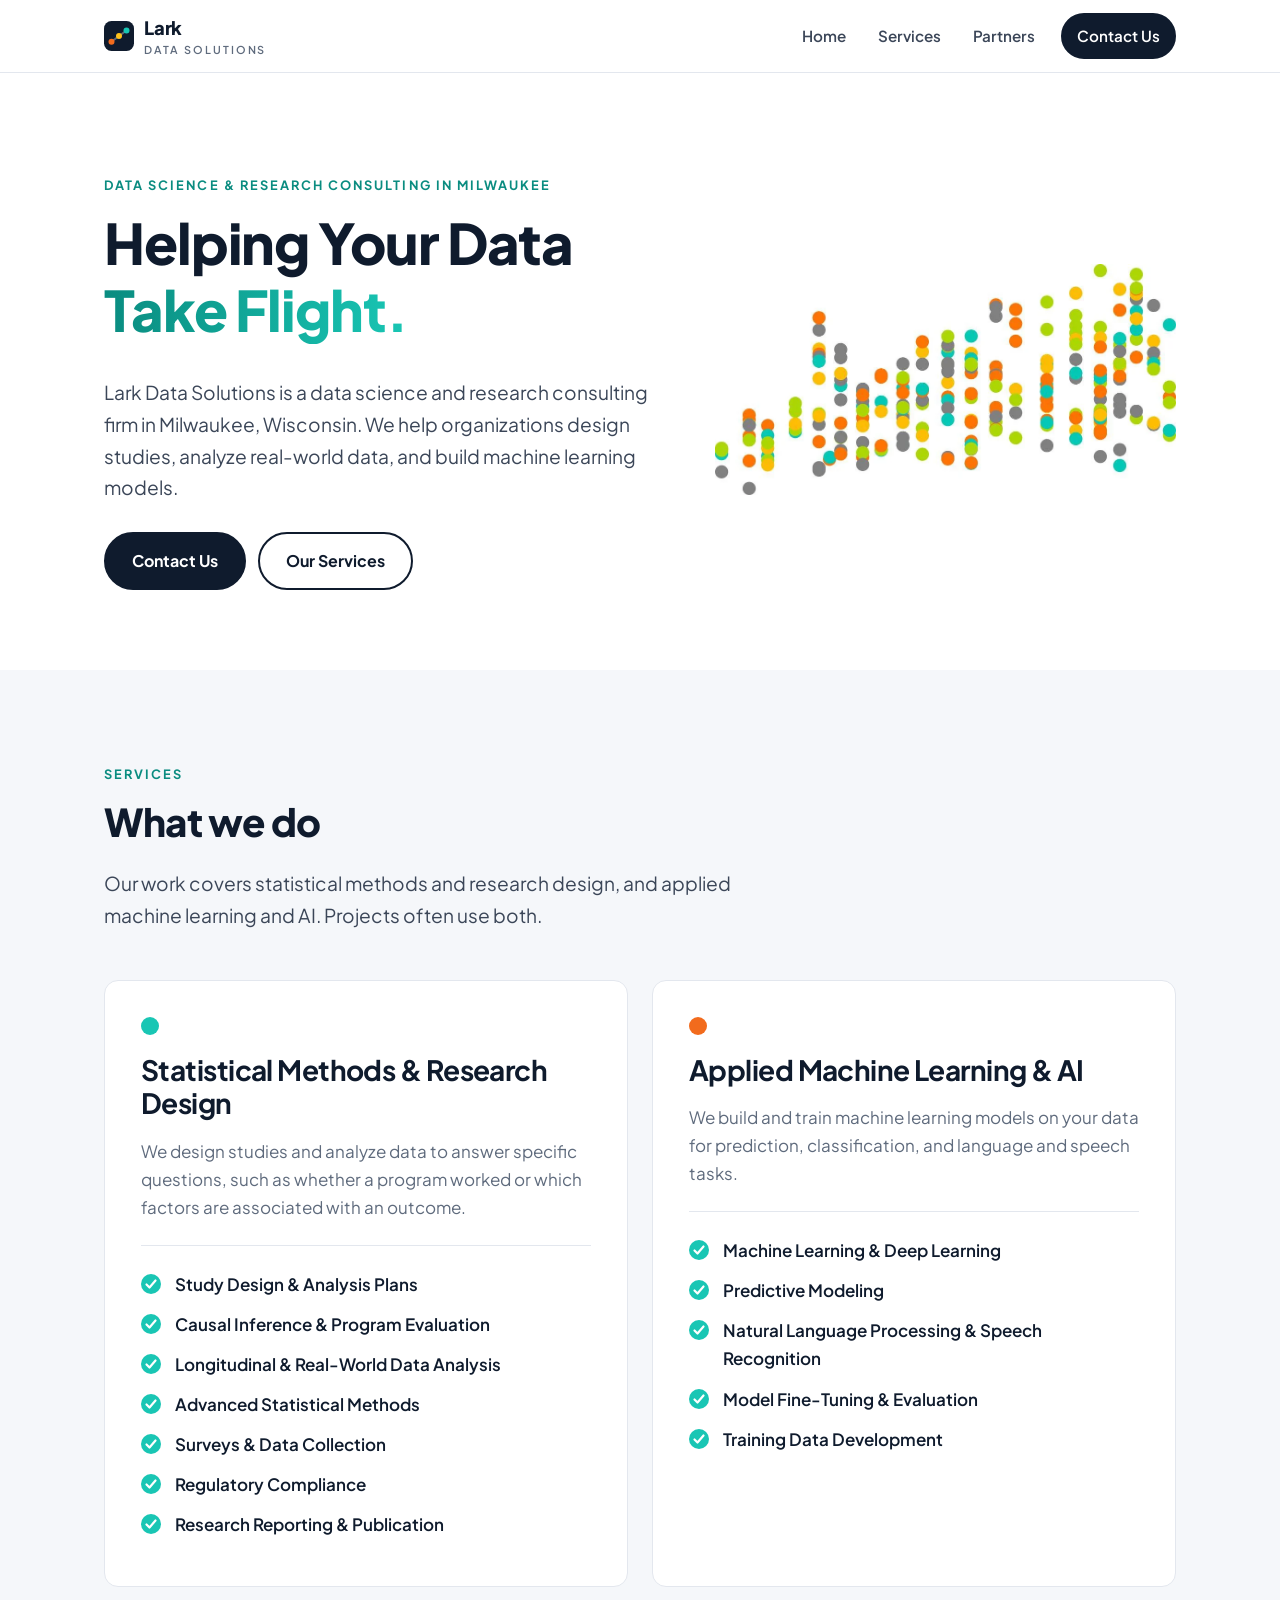
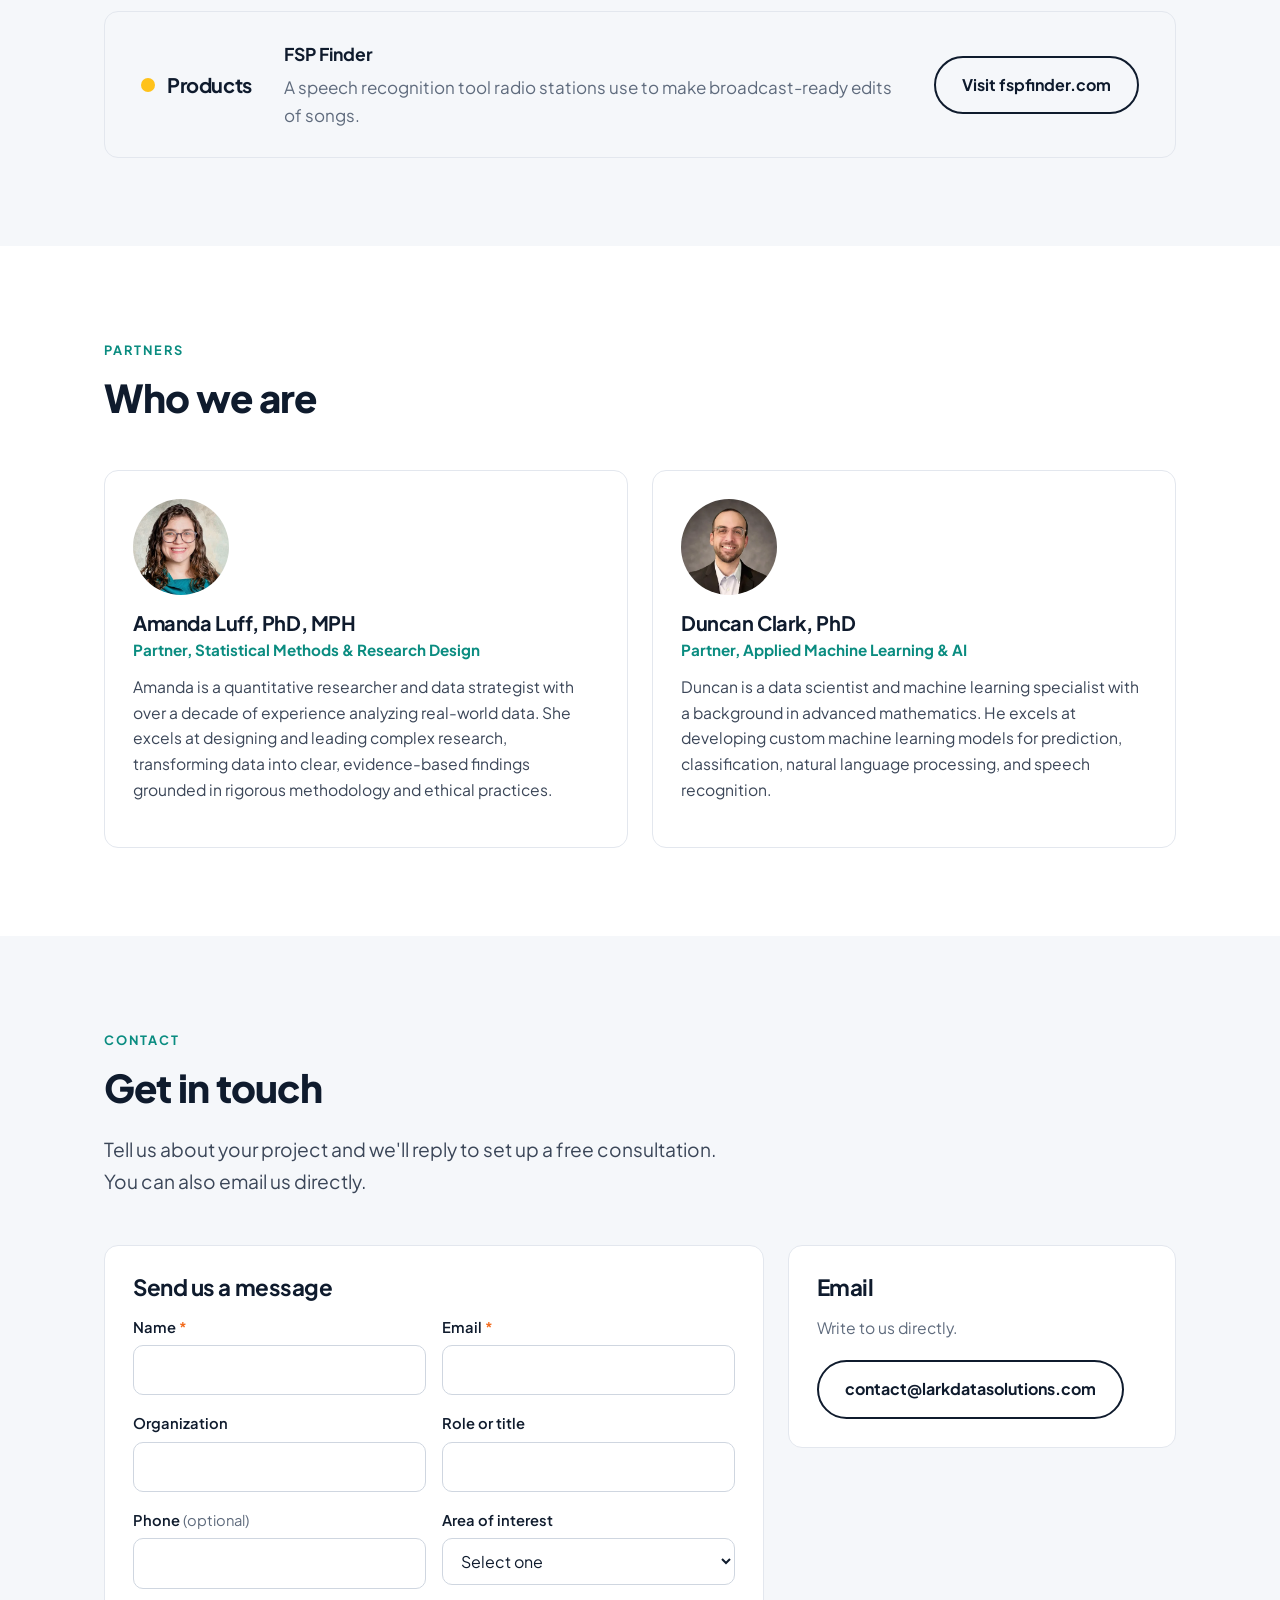
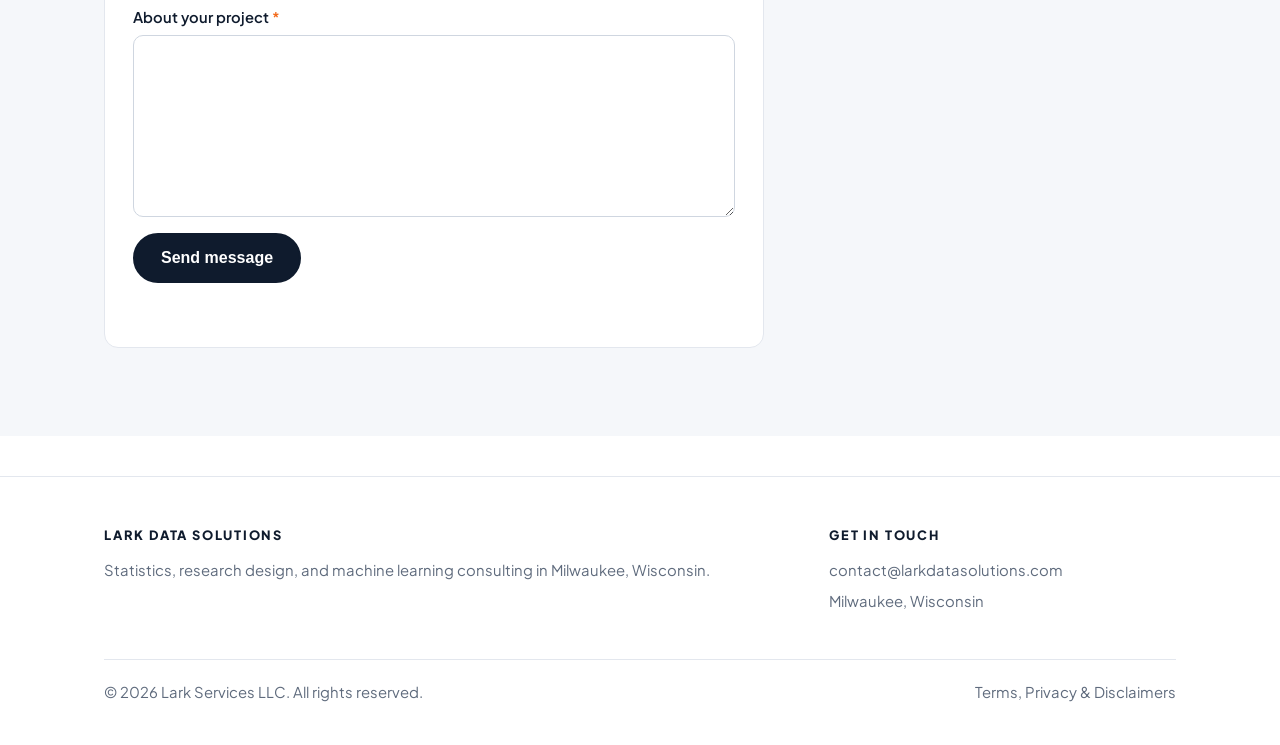
==== commit 04edf300: "Combine the site into one scrolling page; improve SEO structure - Home page now holds services, part" ====
--- a/docs/index.html
+++ b/docs/index.html
@@ -3,16 +3,16 @@
 <head>
   <meta charset="utf-8">
   <meta name="viewport" content="width=device-width, initial-scale=1">
-  <title>Lark Data Solutions | Statistical Consulting, Research Design & Machine Learning</title>
-  <meta name="description" content="Lark Data Solutions is a data science and research consulting firm in Milwaukee, WI. We help organizations design studies, analyze real-world data, and build machine learning models.">
+  <title>Lark Data Solutions | Data Science Consulting, Milwaukee</title>
+  <meta name="description" content="Data science and research consulting firm in Milwaukee, WI. We design studies, analyze real-world data, and build machine learning models.">
   <meta name="robots" content="index, follow">
   <link rel="canonical" href="https://www.larkdatasolutions.com/">
   <meta name="theme-color" content="#0f1b2d">
 
   <meta property="og:type" content="website">
   <meta property="og:site_name" content="Lark Data Solutions">
-  <meta property="og:title" content="Lark Data Solutions | Statistical Consulting, Research Design & Machine Learning">
-  <meta property="og:description" content="Lark Data Solutions is a data science and research consulting firm in Milwaukee, WI. We help organizations design studies, analyze real-world data, and build machine learning models.">
+  <meta property="og:title" content="Lark Data Solutions | Data Science Consulting, Milwaukee">
+  <meta property="og:description" content="Data science and research consulting firm in Milwaukee, WI. We design studies, analyze real-world data, and build machine learning models.">
   <meta property="og:url" content="https://www.larkdatasolutions.com/">
   <meta property="og:image" content="https://www.larkdatasolutions.com/assets/img/og-image.png">
   <meta property="og:image:width" content="1200">
@@ -28,7 +28,7 @@
   <link rel="preconnect" href="https://fonts.googleapis.com">
   <link rel="preconnect" href="https://fonts.gstatic.com" crossorigin>
   <link rel="stylesheet" href="https://fonts.googleapis.com/css2?family=Plus+Jakarta+Sans:wght@400;500;600;700;800&display=swap">
-  <link rel="stylesheet" href="assets/css/style.css?v=cddcdf13">
+  <link rel="stylesheet" href="assets/css/style.css?v=6c280018">
 
   <script type="application/ld+json">
 {
@@ -123,25 +123,155 @@
       "worksFor": {
         "@id": "https://www.larkdatasolutions.com/#organization"
       }
+    },
+    {
+      "@type": "Service",
+      "name": "Statistical Methods & Research Design",
+      "description": "We design studies and analyze data to answer specific questions, such as whether a program worked or which factors are associated with an outcome.",
+      "serviceType": "Statistical Methods & Research Design",
+      "provider": {
+        "@id": "https://www.larkdatasolutions.com/#organization"
+      },
+      "areaServed": "Worldwide",
+      "url": "https://www.larkdatasolutions.com/#statistics-research-design",
+      "hasOfferCatalog": {
+        "@type": "OfferCatalog",
+        "name": "Statistical Methods & Research Design",
+        "itemListElement": [
+          {
+            "@type": "Offer",
+            "itemOffered": {
+              "@type": "Service",
+              "name": "Study Design & Analysis Plans"
+            }
+          },
+          {
+            "@type": "Offer",
+            "itemOffered": {
+              "@type": "Service",
+              "name": "Causal Inference & Program Evaluation"
+            }
+          },
+          {
+            "@type": "Offer",
+            "itemOffered": {
+              "@type": "Service",
+              "name": "Longitudinal & Real-World Data Analysis"
+            }
+          },
+          {
+            "@type": "Offer",
+            "itemOffered": {
+              "@type": "Service",
+              "name": "Advanced Statistical Methods"
+            }
+          },
+          {
+            "@type": "Offer",
+            "itemOffered": {
+              "@type": "Service",
+              "name": "Surveys & Data Collection"
+            }
+          },
+          {
+            "@type": "Offer",
+            "itemOffered": {
+              "@type": "Service",
+              "name": "Regulatory Compliance"
+            }
+          },
+          {
+            "@type": "Offer",
+            "itemOffered": {
+              "@type": "Service",
+              "name": "Research Reporting & Publication"
+            }
+          }
+        ]
+      }
+    },
+    {
+      "@type": "Service",
+      "name": "Applied Machine Learning & AI",
+      "description": "We build and train machine learning models on your data for prediction, classification, and language and speech tasks.",
+      "serviceType": "Applied Machine Learning & AI",
+      "provider": {
+        "@id": "https://www.larkdatasolutions.com/#organization"
+      },
+      "areaServed": "Worldwide",
+      "url": "https://www.larkdatasolutions.com/#machine-learning-ai",
+      "hasOfferCatalog": {
+        "@type": "OfferCatalog",
+        "name": "Applied Machine Learning & AI",
+        "itemListElement": [
+          {
+            "@type": "Offer",
+            "itemOffered": {
+              "@type": "Service",
+              "name": "Machine Learning & Deep Learning"
+            }
+          },
+          {
+            "@type": "Offer",
+            "itemOffered": {
+              "@type": "Service",
+              "name": "Predictive Modeling"
+            }
+          },
+          {
+            "@type": "Offer",
+            "itemOffered": {
+              "@type": "Service",
+              "name": "Natural Language Processing & Speech Recognition"
+            }
+          },
+          {
+            "@type": "Offer",
+            "itemOffered": {
+              "@type": "Service",
+              "name": "Model Fine-Tuning & Evaluation"
+            }
+          },
+          {
+            "@type": "Offer",
+            "itemOffered": {
+              "@type": "Service",
+              "name": "Training Data Development"
+            }
+          }
+        ]
+      }
+    },
+    {
+      "@type": "SoftwareApplication",
+      "name": "FSP Finder",
+      "url": "https://fspfinder.com",
+      "applicationCategory": "MultimediaApplication",
+      "operatingSystem": "Web",
+      "description": "A speech recognition tool radio stations use to make broadcast-ready edits of songs.",
+      "publisher": {
+        "@id": "https://www.larkdatasolutions.com/#organization"
+      }
     }
   ]
 }
   </script>
 </head>
-<body>
+<body id="top">
   <a class="skip-link" href="#main">Skip to main content</a>
 
   <header class="site-header">
     <div class="container">
       <a class="brand" href="./" aria-label="Lark Data Solutions home">
-        <img class="brand-mark" src="assets/img/mark.svg" alt="" width="30" height="30">
+        <img class="brand-mark" src="assets/img/mark.svg" alt="Lark Data Solutions logo: three colored dots on a dark square" aria-hidden="true" width="30" height="30">
         <span>Lark<small>Data Solutions</small></span>
       </a>
       <button class="nav-toggle" aria-expanded="false" aria-controls="site-nav" aria-label="Open menu"><svg width="26" height="26" viewBox="0 0 24 24" fill="none" stroke="currentColor" stroke-width="2" stroke-linecap="round" aria-hidden="true"><path d="M4 7h16M4 12h16M4 17h16"/></svg></button>
       <nav class="nav" id="site-nav" aria-label="Main">
-        <a href="./" aria-current="page">Home</a>
-        <a href="our-services/">Services</a>
-        <a class="btn" href="contact-us/">Contact Us</a>
+        <a href="#top">Home</a>
+        <a href="#services">Services</a>
+        <a href="#partners">Partners</a>
+        <a class="btn" href="#contact">Contact Us</a>
       </nav>
     </div>
   </header>
@@ -150,87 +280,181 @@
     <section class="hero">
       <div class="container">
         <div>
-          <span class="eyebrow">Data Science &amp; Research Consulting &middot; Milwaukee</span>
-          <h1>Helping Your Data <span>Take Flight.</span></h1>
+          <h1 class="eyebrow">Data Science &amp; Research Consulting in Milwaukee</h1>
+          <p class="tagline">Helping Your Data <span>Take Flight.</span></p>
           <p class="lead">Lark Data Solutions is a data science and research consulting firm in Milwaukee, Wisconsin. We help organizations design studies, analyze real-world data, and build machine learning models.</p>
           <div class="btn-row">
-            <a class="btn" href="contact-us/">Contact Us</a>
-            <a class="btn btn-ghost" href="our-services/">Our Services</a>
+            <a class="btn" href="#contact">Contact Us</a>
+            <a class="btn btn-ghost" href="#services">Our Services</a>
           </div>
         </div>
         <div class="hero-art">
-          <img src="assets/img/data-dots.webp" width="1000" height="501" alt="" fetchpriority="high">
+          <img src="assets/img/data-dots.webp" width="1000" height="501" alt="Decorative graphic of orange, yellow, green, teal, and gray dots arranged in rising columns, like a scatter plot" aria-hidden="true" fetchpriority="high">
         </div>
       </div>
     </section>
 
-    <section class="section-soft" id="what-we-do" aria-labelledby="help-heading">
+    <section class="section-soft anchor" id="services" aria-labelledby="services-heading">
       <div class="container">
         <div class="section-head">
-          <span class="eyebrow">Services &amp; Partners</span>
-          <h2 id="help-heading">What we do</h2>
-        </div>
-        <div class="grid grid-2 lines">
-          <div class="line-col">
-            <a class="card" href="our-services/#statistics-research-design">
-              <div class="dot c-teal" aria-hidden="true"></div>
-              <h3>Statistical Methods &amp; Research Design</h3>
-              <p>Study design, causal inference, and analysis of real-world data.</p>
-              <span class="more">See services &rarr;</span>
-            </a>
-            <article class="partner" id="amanda-luff">
-              <img src="assets/img/amanda-luff-320.webp" width="96" height="96" alt="Portrait of Amanda Luff, PhD, MPH" loading="lazy">
-              <h3>Amanda Luff, PhD, MPH</h3>
-              <p class="role">Partner, Statistical Methods &amp; Research Design</p>
-              <p>Amanda is a quantitative researcher and data strategist with over a decade of experience analyzing real-world data. She excels at designing and leading complex research, transforming data into clear, evidence-based findings grounded in rigorous methodology and ethical practices.</p>
-            </article>
+          <span class="eyebrow">Services</span>
+          <h2 id="services-heading">What we do</h2>
+          <p class="lead">Our work covers statistical methods and research design, and applied machine learning and AI. Projects often use both.</p>
+        </div>
+        <div class="line-grid">
+          <article class="line-card" id="statistics-research-design" aria-labelledby="statistics-research-design-h">
+            <div class="dot c-teal" aria-hidden="true"></div>
+            <h3 id="statistics-research-design-h">Statistical Methods &amp; Research Design</h3>
+            <p>We design studies and analyze data to answer specific questions, such as whether a program worked or which factors are associated with an outcome.</p>
+            <ul class="checklist">
+              <li>Study Design &amp; Analysis Plans</li>
+              <li>Causal Inference &amp; Program Evaluation</li>
+              <li>Longitudinal &amp; Real-World Data Analysis</li>
+              <li>Advanced Statistical Methods</li>
+              <li>Surveys &amp; Data Collection</li>
+              <li>Regulatory Compliance</li>
+              <li>Research Reporting &amp; Publication</li>
+            </ul>
+          </article>
+          <article class="line-card" id="machine-learning-ai" aria-labelledby="machine-learning-ai-h">
+            <div class="dot c-orange" aria-hidden="true"></div>
+            <h3 id="machine-learning-ai-h">Applied Machine Learning &amp; AI</h3>
+            <p>We build and train machine learning models on your data for prediction, classification, and language and speech tasks.</p>
+            <ul class="checklist">
+              <li>Machine Learning &amp; Deep Learning</li>
+              <li>Predictive Modeling</li>
+              <li>Natural Language Processing &amp; Speech Recognition</li>
+              <li>Model Fine-Tuning &amp; Evaluation</li>
+              <li>Training Data Development</li>
+            </ul>
+          </article>
+        </div>
+        <article class="product-band" id="products" aria-labelledby="products-h">
+          <div class="product-label">
+            <div class="dot c-gold" aria-hidden="true"></div>
+            <h3 id="products-h">Products</h3>
           </div>
-          <div class="line-col">
-            <a class="card" href="our-services/#machine-learning-ai">
-              <div class="dot c-orange" aria-hidden="true"></div>
-              <h3>Applied Machine Learning &amp; AI</h3>
-              <p>Predictive modeling, natural language processing, and speech recognition.</p>
-              <span class="more">See services &rarr;</span>
-            </a>
-            <article class="partner" id="duncan-clark">
-              <img src="assets/img/duncan-clark-320.webp" width="96" height="96" alt="Portrait of Duncan Clark, PhD" loading="lazy">
-              <h3>Duncan Clark, PhD</h3>
-              <p class="role">Partner, Applied Machine Learning &amp; AI</p>
-              <p>Duncan is a data scientist and machine learning specialist with a background in advanced mathematics. He excels at developing custom machine learning models for prediction, classification, natural language processing, and speech recognition.</p>
-            </article>
+          <div class="product-body">
+            <h4>FSP Finder</h4>
+            <p>A speech recognition tool radio stations use to make broadcast-ready edits of songs.</p>
           </div>
-        </div>
+          <a class="btn btn-ghost" href="https://fspfinder.com" rel="noopener" target="_blank">Visit fspfinder.com</a>
+        </article>
       </div>
     </section>
 
-    <section>
+    <section class="anchor" id="partners" aria-labelledby="partners-heading">
       <div class="container">
-        <div class="cta">
-          <div>
-            <h2>Have a project in mind?</h2>
-            <p>Tell us what you're working on. The first consultation is free.</p>
-          </div>
-          <a class="btn" href="contact-us/">Contact Us</a>
+        <div class="section-head">
+          <span class="eyebrow">Partners</span>
+          <h2 id="partners-heading">Who we are</h2>
+        </div>
+        <div class="grid grid-2">
+          <article class="partner" id="amanda-luff">
+            <img src="assets/img/amanda-luff-320.webp" width="96" height="96" alt="Portrait of Amanda Luff, PhD, MPH" loading="lazy">
+            <h3>Amanda Luff, PhD, MPH</h3>
+            <p class="role">Partner, Statistical Methods &amp; Research Design</p>
+            <p>Amanda is a quantitative researcher and data strategist with over a decade of experience analyzing real-world data. She excels at designing and leading complex research, transforming data into clear, evidence-based findings grounded in rigorous methodology and ethical practices.</p>
+          </article>
+          <article class="partner" id="duncan-clark">
+            <img src="assets/img/duncan-clark-320.webp" width="96" height="96" alt="Portrait of Duncan Clark, PhD" loading="lazy">
+            <h3>Duncan Clark, PhD</h3>
+            <p class="role">Partner, Applied Machine Learning &amp; AI</p>
+            <p>Duncan is a data scientist and machine learning specialist with a background in advanced mathematics. He excels at developing custom machine learning models for prediction, classification, natural language processing, and speech recognition.</p>
+          </article>
         </div>
       </div>
     </section>
+
+    <section class="section-soft anchor" id="contact" aria-labelledby="contact-heading">
+      <div class="container">
+        <div class="section-head">
+          <span class="eyebrow">Contact</span>
+          <h2 id="contact-heading">Get in touch</h2>
+          <p class="lead">Tell us about your project and we'll reply to set up a free consultation. You can also email us directly.</p>
+        </div>
+        <div class="contact-grid">
+        <div class="card">
+          <h3>Send us a message</h3>
+          <form class="contact-form" action="https://formspree.io/f/mbgdzqze" method="POST">
+            <input type="hidden" name="_subject" value="New inquiry from larkdatasolutions.com">
+            <div class="field-row">
+              <label>Name <span class="req" aria-hidden="true">*</span>
+                <input type="text" name="name" autocomplete="name" required>
+              </label>
+              <label>Email <span class="req" aria-hidden="true">*</span>
+                <input type="email" name="email" autocomplete="email" required>
+              </label>
+            </div>
+            <div class="field-row">
+              <label>Organization
+                <input type="text" name="organization" autocomplete="organization">
+              </label>
+              <label>Role or title
+                <input type="text" name="role" autocomplete="organization-title">
+              </label>
+            </div>
+            <div class="field-row">
+              <label>Phone <span class="opt">(optional)</span>
+                <input type="tel" name="phone" autocomplete="tel">
+              </label>
+              <label>Area of interest
+                <select name="area">
+                  <option value="">Select one</option>
+                  <option>Statistical Methods &amp; Research Design</option>
+                  <option>Applied Machine Learning &amp; AI</option>
+                  <option>Both</option>
+                  <option>Not sure yet</option>
+                </select>
+              </label>
+            </div>
+            <label>About your project <span class="req" aria-hidden="true">*</span>
+              <textarea name="message" rows="6" required></textarea>
+            </label>
+            <input type="text" name="_gotcha" class="hp" tabindex="-1" autocomplete="off" aria-hidden="true">
+            <button class="btn" type="submit">Send message</button>
+            <p class="form-status" role="status" aria-live="polite"></p>
+          </form>
+        </div>
+        <div class="card">
+          <h3>Email</h3>
+          <p>Write to us directly.</p>
+          <a class="btn btn-ghost" href="mailto:contact@larkdatasolutions.com">contact@larkdatasolutions.com</a>
+        </div>
+        </div>
+      </div>
+    </section>
+
+    <script>
+      (function () {
+        var f = document.querySelector('.contact-form'), s = f.querySelector('.form-status'), b = f.querySelector('button');
+        f.addEventListener('submit', function (e) {
+          e.preventDefault();
+          b.disabled = true; s.className = 'form-status'; s.textContent = 'Sending...';
+          fetch(f.action, { method: 'POST', body: new FormData(f), headers: { 'Accept': 'application/json' } })
+            .then(function (r) {
+              if (!r.ok) throw new Error();
+              f.reset(); s.className = 'form-status ok';
+              s.textContent = 'Thanks. We received your message and will reply by email.';
+            })
+            .catch(function () {
+              s.className = 'form-status err';
+              s.textContent = 'Your message could not be sent. Please email us at contact@larkdatasolutions.com.';
+            })
+            .finally(function () { b.disabled = false; });
+        });
+      })();
+    </script>
   </main>
 
   <footer class="site-footer">
     <div class="container">
       <div>
-        <h2>Lark Data Solutions</h2>
+        <p class="footer-head">Lark Data Solutions</p>
         <p>Statistics, research design, and machine learning consulting in Milwaukee, Wisconsin.</p>
       </div>
       <div>
-        <h2>Explore</h2>
-        <ul>
-          <li><a href="our-services/">Our Services</a></li>
-          <li><a href="contact-us/">Contact Us</a></li>
-        </ul>
-      </div>
-      <div>
-        <h2>Get in touch</h2>
+        <p class="footer-head">Get in touch</p>
         <ul>
           <li><a href="mailto:contact@larkdatasolutions.com">contact@larkdatasolutions.com</a></li>
           <li>Milwaukee, Wisconsin</li>
@@ -251,6 +475,13 @@
         b.setAttribute('aria-expanded', open);
         b.setAttribute('aria-label', open ? 'Close menu' : 'Open menu');
       });
+      n.addEventListener('click', function (e) {
+        if (e.target.closest('a')) {
+          n.classList.remove('open');
+          b.setAttribute('aria-expanded', false);
+          b.setAttribute('aria-label', 'Open menu');
+        }
+      });
     })();
   </script>
 </body>
--- a/docs/assets/css/style.css
+++ b/docs/assets/css/style.css
@@ -250,3 +250,43 @@
 .form-status.err { color: #c2410c; }
 .contact-form label { display: block; }
 .contact-form label input, .contact-form label select, .contact-form label textarea { display: block; margin-top: 6px; }
+
+/* Services: two service-line cards side by side, products band below */
+.line-grid { display: grid; grid-template-columns: 1fr 1fr; gap: 24px; align-items: stretch; }
+@media (max-width: 860px) { .line-grid { grid-template-columns: 1fr; } }
+.line-card { background: #fff; border: 1px solid var(--line); border-radius: var(--radius); padding: 36px; scroll-margin-top: 96px; display: flex; flex-direction: column; }
+.line-card .dot { width: 18px; height: 18px; border-radius: 50%; margin-bottom: 18px; }
+.line-card h2 { font-size: clamp(1.5rem, 2.4vw, 1.9rem); }
+.line-card > p { color: var(--muted); }
+.line-card .lead-by { display: inline-flex; align-items: center; gap: 12px; text-decoration: none; color: var(--ink); font-weight: 700; font-size: 0.95rem; margin: 4px 0 24px; align-self: flex-start; }
+.line-card .lead-by img { width: 40px; height: 40px; border-radius: 50%; object-fit: cover; }
+.line-card .lead-by:hover span { color: var(--teal); }
+.line-card .checklist { border-top: 1px solid var(--line); padding-top: 24px; }
+.line-card .checklist li { margin-bottom: 12px; color: var(--ink); font-weight: 600; }
+@media (max-width: 560px) { .line-card { padding: 26px 22px; } }
+
+.product-band { margin-top: 24px; background: var(--bg-soft); border: 1px solid var(--line); border-radius: var(--radius); padding: 28px 36px; display: grid; grid-template-columns: auto 1fr auto; gap: 32px; align-items: center; scroll-margin-top: 96px; }
+.product-label { display: flex; align-items: center; gap: 12px; }
+.product-label .dot { width: 14px; height: 14px; border-radius: 50%; }
+.product-label h2 { margin: 0; font-size: 1.25rem; }
+.product-band h3 { margin: 0 0 4px; }
+.product-band .product-body p { margin: 0; color: var(--muted); }
+@media (max-width: 760px) { .product-band { grid-template-columns: 1fr; gap: 16px; padding: 24px 22px; } .product-band .btn { justify-self: start; } }
+
+/* Single-page layout */
+.anchor { scroll-margin-top: 72px; }
+.line-card h3 { font-size: clamp(1.4rem, 2.2vw, 1.75rem); letter-spacing: -0.02em; }
+.product-label h3 { margin: 0; font-size: 1.25rem; }
+.product-band h4 { margin: 0 0 4px; font-size: 1.1rem; color: var(--ink); }
+#partners .grid { align-items: stretch; }
+#contact .contact-grid .card { background: #fff; }
+.line-card > p { margin-bottom: 24px; }
+
+/* Keyword H1 styled as the small label; tagline keeps the large heading look */
+.hero h1.eyebrow { font-size: 0.8rem; font-weight: 700; letter-spacing: 0.16em; line-height: 1.5; margin: 0 0 14px; }
+.tagline { font-size: clamp(2.25rem, 5vw, 3.5rem); font-weight: 800; color: var(--ink); line-height: 1.2; letter-spacing: -0.02em; margin: 0 0 0.6em; }
+.hero .tagline span { background: linear-gradient(90deg, var(--teal) 0%, var(--teal-bright) 100%); -webkit-background-clip: text; background-clip: text; color: transparent; }
+.contact-grid .card h3 { font-size: 1.4rem; }
+.footer-head { font-size: 0.8rem; font-weight: 800; letter-spacing: 0.14em; text-transform: uppercase; color: var(--ink); margin-bottom: 12px; }
+.site-footer .container { grid-template-columns: 2fr 1fr; }
+@media (max-width: 760px) { .site-footer .container { grid-template-columns: 1fr; } }
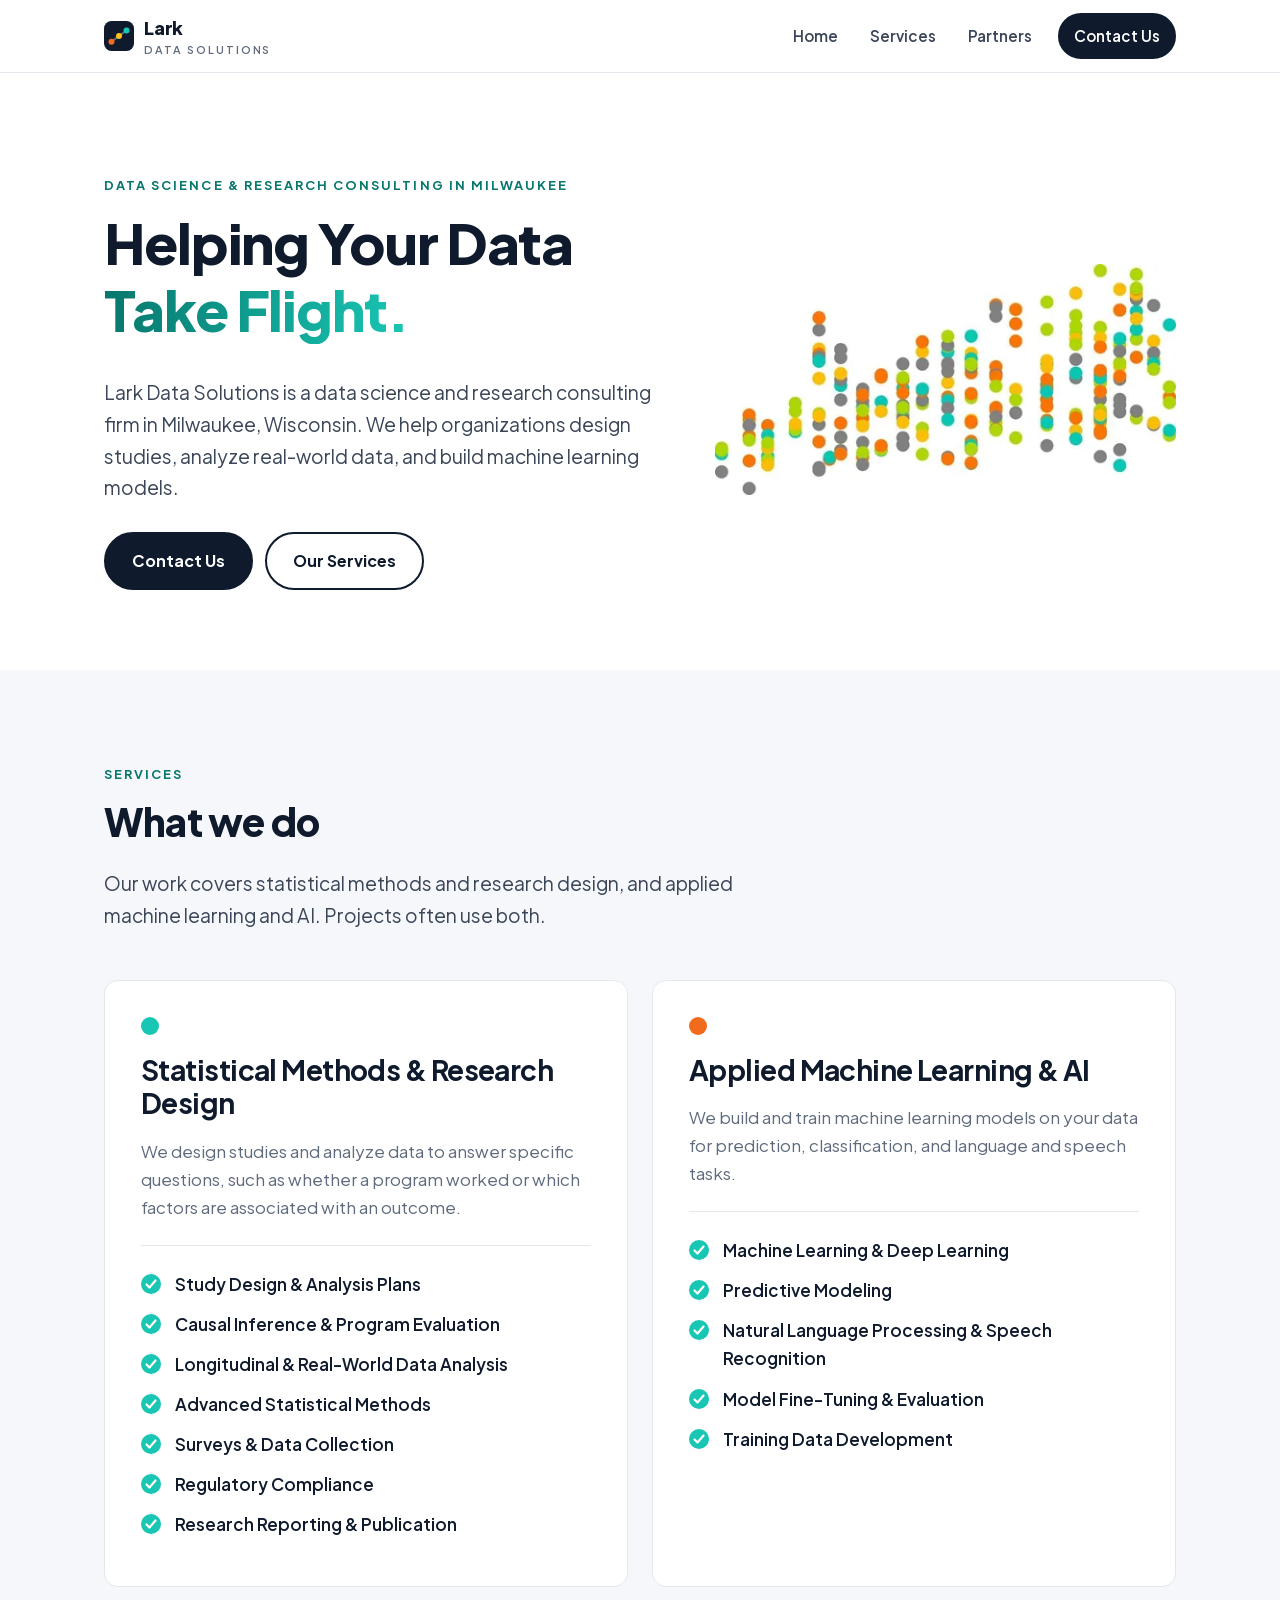
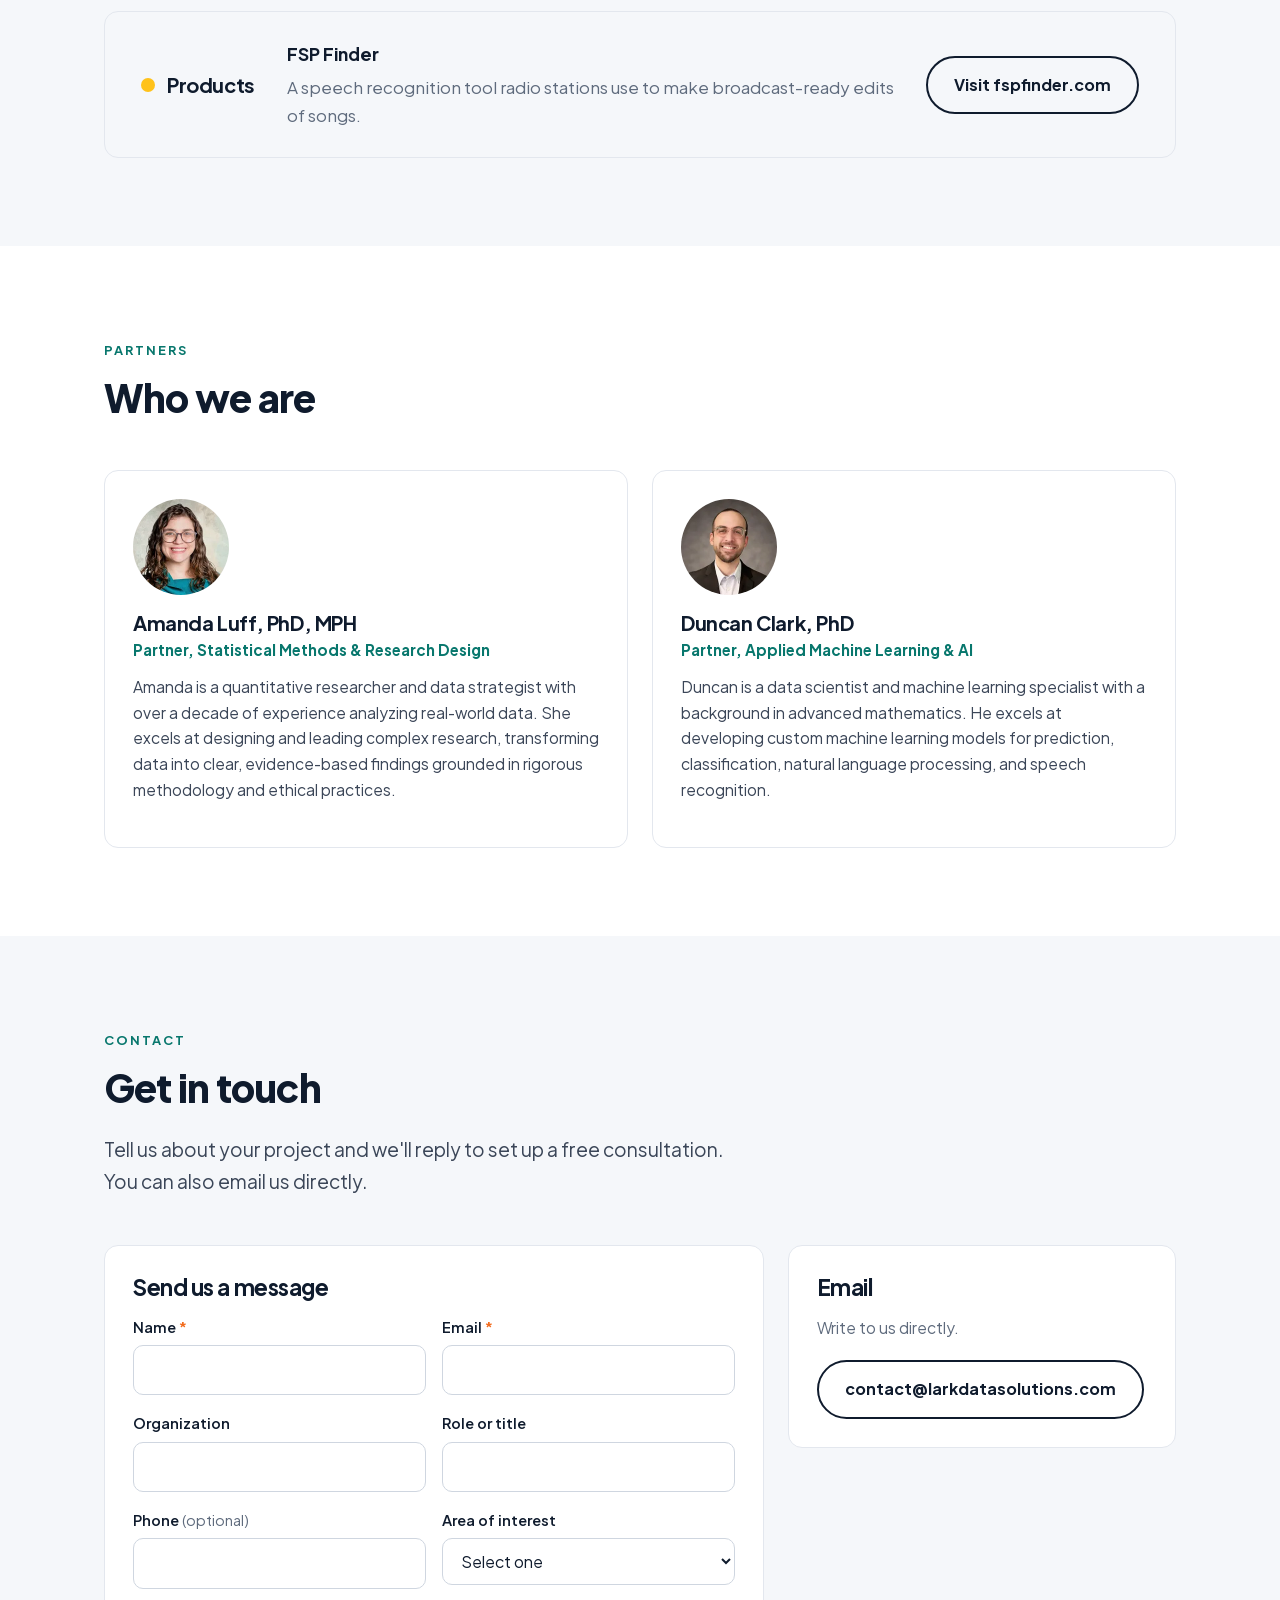
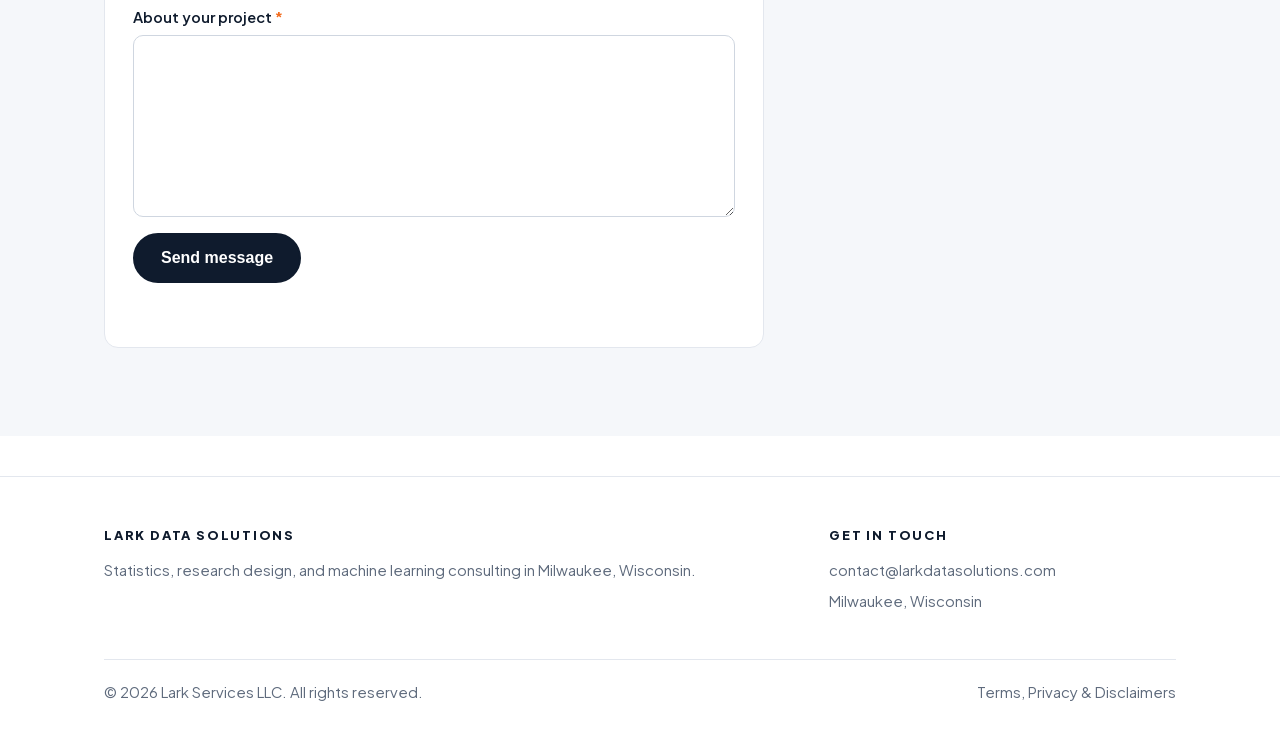
==== commit 63298387: "Speed up page load and redo the social card - Self-host Plus Jakarta Sans (one Latin variable woff2)" ====
--- a/docs/index.html
+++ b/docs/index.html
@@ -3,6 +3,16 @@
 <head>
   <meta charset="utf-8">
   <meta name="viewport" content="width=device-width, initial-scale=1">
+
+  <!-- Google tag (gtag.js) -->
+  <script async src="https://www.googletagmanager.com/gtag/js?id=G-YW9BVNQKPN"></script>
+  <script>
+    window.dataLayer = window.dataLayer || [];
+    function gtag(){dataLayer.push(arguments);}
+    gtag('js', new Date());
+    gtag('config', 'G-YW9BVNQKPN');
+  </script>
+
   <title>Lark Data Solutions | Data Science Consulting, Milwaukee</title>
   <meta name="description" content="Data science and research consulting firm in Milwaukee, WI. We design studies, analyze real-world data, and build machine learning models.">
   <meta name="robots" content="index, follow">
@@ -25,10 +35,8 @@
   <link rel="icon" href="favicon.svg" type="image/svg+xml">
   <link rel="apple-touch-icon" href="apple-touch-icon.png">
 
-  <link rel="preconnect" href="https://fonts.googleapis.com">
-  <link rel="preconnect" href="https://fonts.gstatic.com" crossorigin>
-  <link rel="stylesheet" href="https://fonts.googleapis.com/css2?family=Plus+Jakarta+Sans:wght@400;500;600;700;800&display=swap">
-  <link rel="stylesheet" href="assets/css/style.css?v=6c280018">
+  <link rel="preload" href="assets/fonts/plus-jakarta-sans-latin.woff2" as="font" type="font/woff2" crossorigin>
+  <link rel="stylesheet" href="assets/css/style.css?v=ce1d84a4">
 
   <script type="application/ld+json">
 {
@@ -289,7 +297,7 @@
           </div>
         </div>
         <div class="hero-art">
-          <img src="assets/img/data-dots.webp" width="1000" height="501" alt="Decorative graphic of orange, yellow, green, teal, and gray dots arranged in rising columns, like a scatter plot" aria-hidden="true" fetchpriority="high">
+          <img src="assets/img/data-dots-720.webp" srcset="assets/img/data-dots-480.webp 480w, assets/img/data-dots-720.webp 720w, assets/img/data-dots.webp 1000w" sizes="(max-width: 860px) min(100vw - 32px, 480px), 480px" width="1000" height="501" alt="Decorative graphic of orange, yellow, green, teal, and gray dots arranged in rising columns, like a scatter plot" aria-hidden="true" fetchpriority="high">
         </div>
       </div>
     </section>
@@ -351,13 +359,13 @@
         </div>
         <div class="grid grid-2">
           <article class="partner" id="amanda-luff">
-            <img src="assets/img/amanda-luff-320.webp" width="96" height="96" alt="Portrait of Amanda Luff, PhD, MPH" loading="lazy">
+            <img src="assets/img/amanda-luff-192.webp" srcset="assets/img/amanda-luff-192.webp 192w, assets/img/amanda-luff-320.webp 320w" sizes="96px" width="96" height="96" alt="Portrait of Amanda Luff, PhD, MPH" loading="lazy">
             <h3>Amanda Luff, PhD, MPH</h3>
             <p class="role">Partner, Statistical Methods &amp; Research Design</p>
             <p>Amanda is a quantitative researcher and data strategist with over a decade of experience analyzing real-world data. She excels at designing and leading complex research, transforming data into clear, evidence-based findings grounded in rigorous methodology and ethical practices.</p>
           </article>
           <article class="partner" id="duncan-clark">
-            <img src="assets/img/duncan-clark-320.webp" width="96" height="96" alt="Portrait of Duncan Clark, PhD" loading="lazy">
+            <img src="assets/img/duncan-clark-192.webp" srcset="assets/img/duncan-clark-192.webp 192w, assets/img/duncan-clark-320.webp 320w" sizes="96px" width="96" height="96" alt="Portrait of Duncan Clark, PhD" loading="lazy">
             <h3>Duncan Clark, PhD</h3>
             <p class="role">Partner, Applied Machine Learning &amp; AI</p>
             <p>Duncan is a data scientist and machine learning specialist with a background in advanced mathematics. He excels at developing custom machine learning models for prediction, classification, natural language processing, and speech recognition.</p>
@@ -434,6 +442,7 @@
           fetch(f.action, { method: 'POST', body: new FormData(f), headers: { 'Accept': 'application/json' } })
             .then(function (r) {
               if (!r.ok) throw new Error();
+              if (window.gtag) gtag('event', 'generate_lead', { form: 'contact' });
               f.reset(); s.className = 'form-status ok';
               s.textContent = 'Thanks. We received your message and will reply by email.';
             })
--- a/docs/assets/css/style.css
+++ b/docs/assets/css/style.css
@@ -1,4 +1,12 @@
 /* Lark Data Solutions — site styles */
+/* Plus Jakarta Sans (SIL Open Font License), Latin subset, variable weight 400-800. Self-hosted for speed. */
+@font-face {
+  font-family: "Plus Jakarta Sans";
+  font-style: normal;
+  font-weight: 400 800;
+  font-display: swap;
+  src: url("../fonts/plus-jakarta-sans-latin.woff2") format("woff2");
+}
 :root {
   --ink: #0f1b2d;
   --ink-soft: #3b4658;
@@ -6,7 +14,7 @@
   --line: #e3e7ee;
   --bg: #ffffff;
   --bg-soft: #f5f7fa;
-  --teal: #0a8c80;
+  --teal: #08776d;
   --teal-bright: #19c6b4;
   --orange: #f26b1d;
   --lime: #a6d10c;
